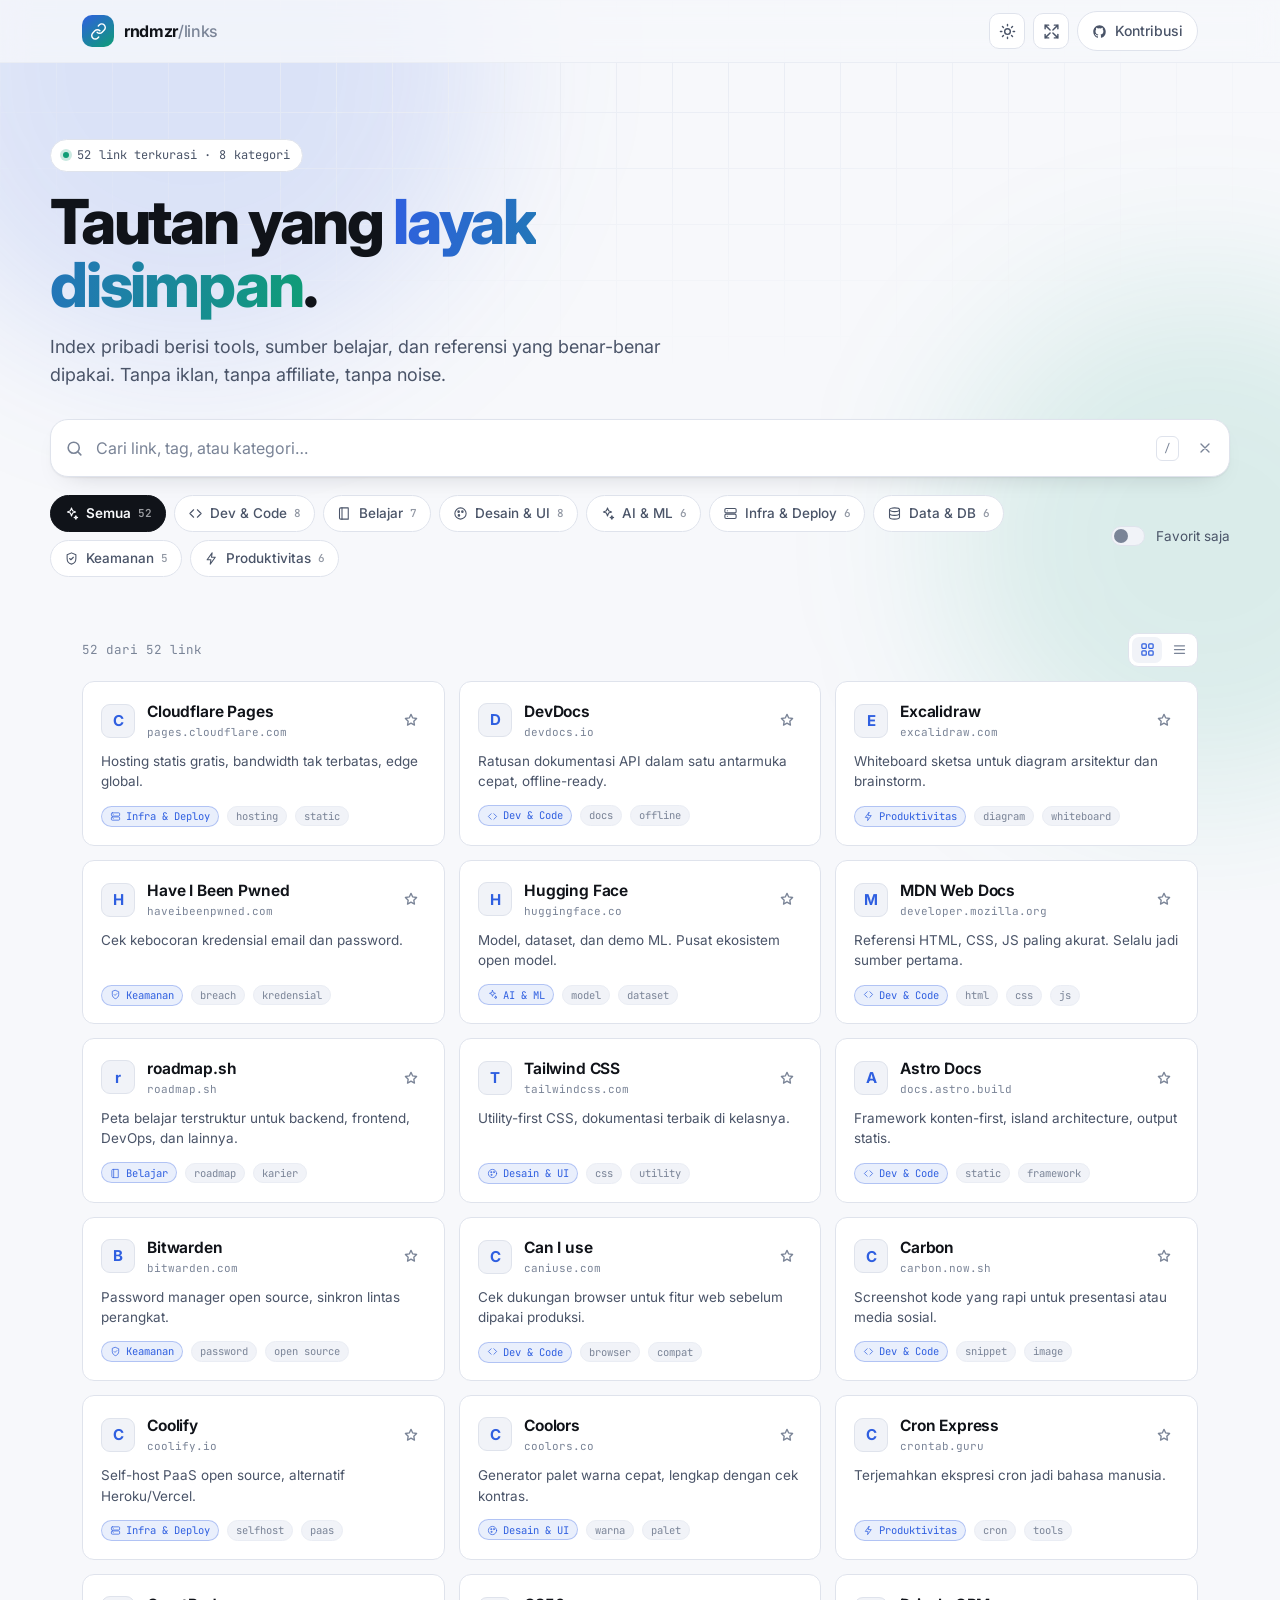
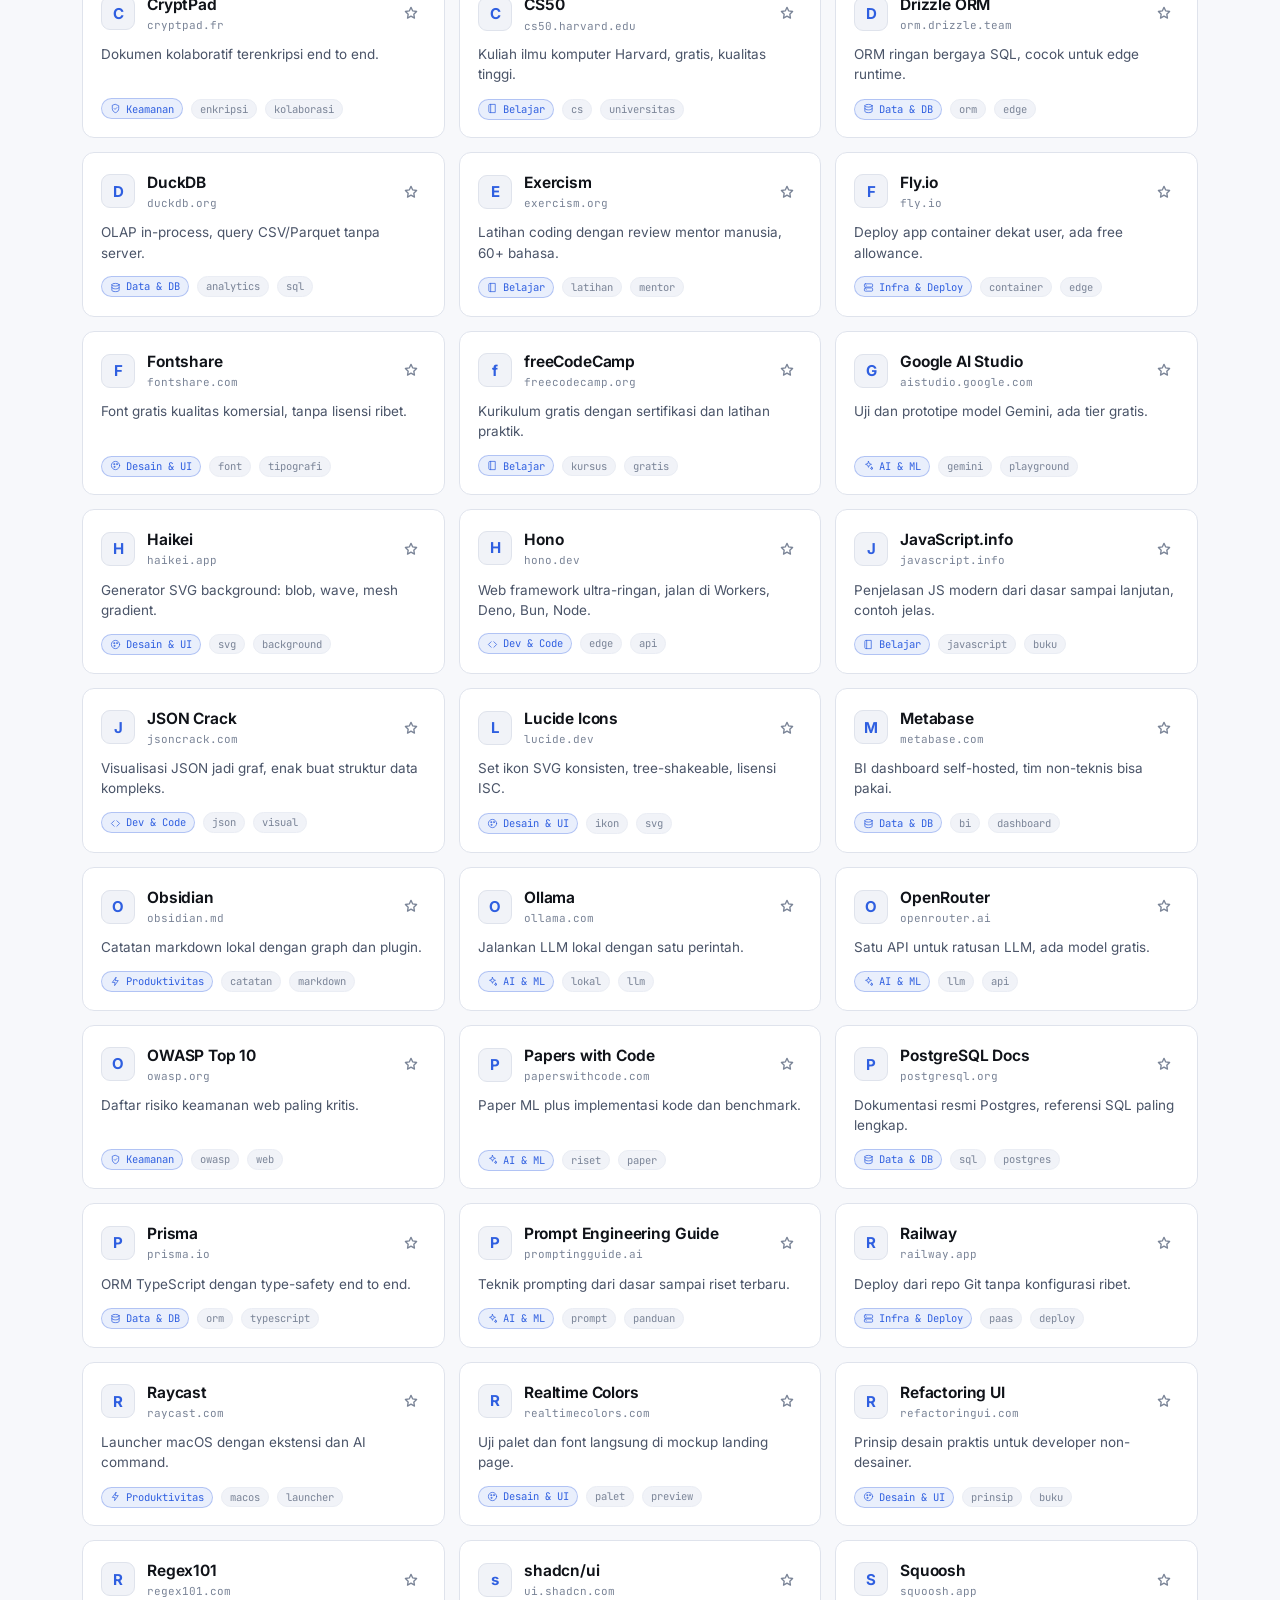
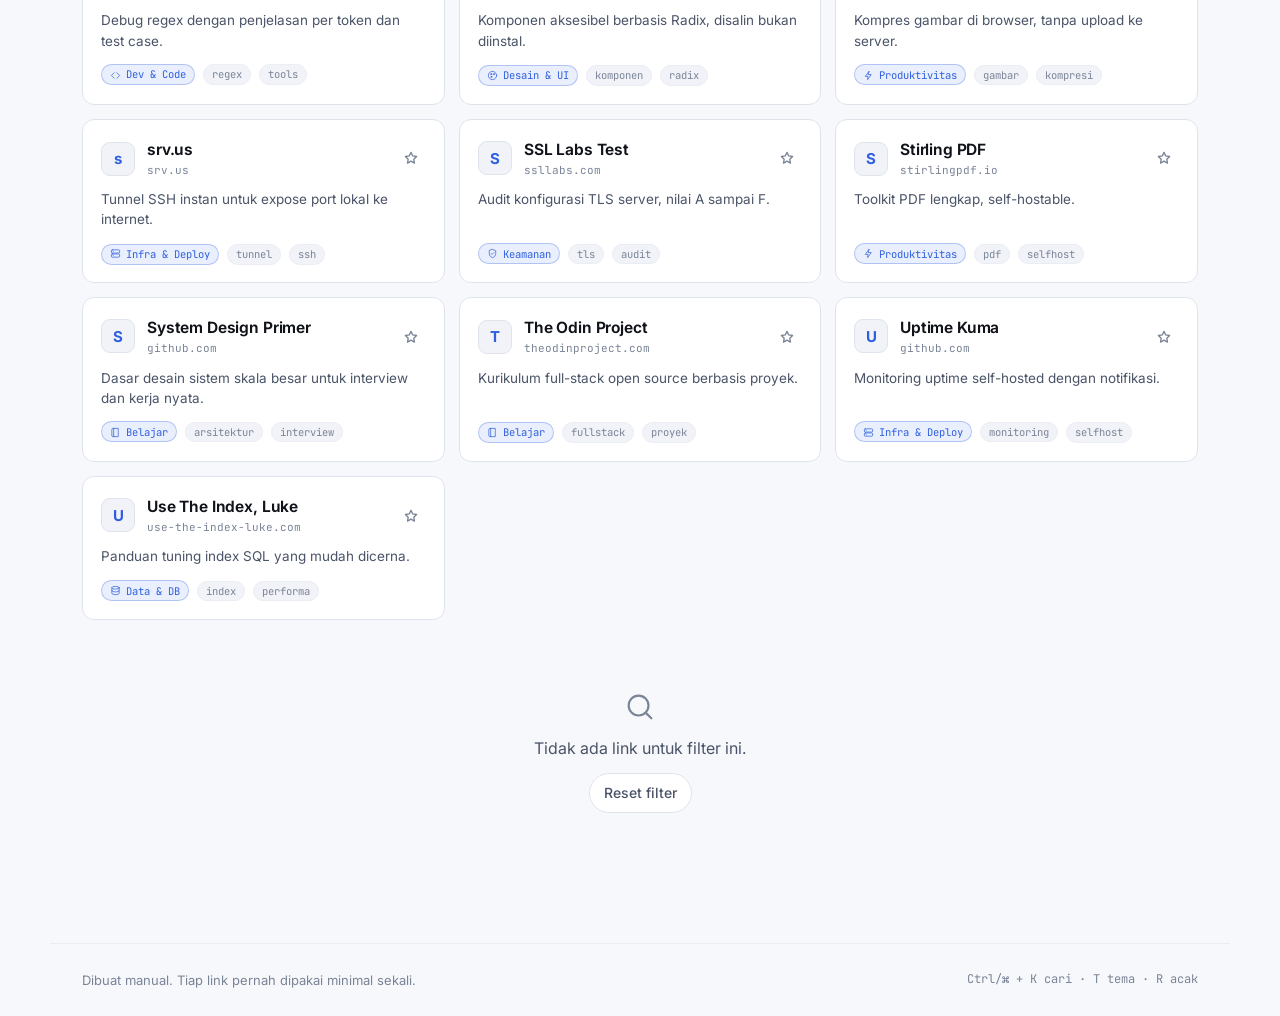
==== index.html @ b72b23a3 "rndmzr/links: static index link, deploy Cloudflare Pages ready" ====
<!DOCTYPE html>
<html lang="id" data-theme="dark">
<head>
<meta charset="utf-8">
<meta name="viewport" content="width=device-width, initial-scale=1">
<title>rndmzr — index link bermanfaat</title>
<meta name="description" content="Kumpulan link berguna untuk developer: tools, belajar, desain, AI, infra, data, keamanan, produktivitas.">
<meta name="color-scheme" content="dark light">
<meta name="theme-color" content="#08090c">
<link rel="icon" href="data:image/svg+xml,<svg xmlns='http://www.w3.org/2000/svg' viewBox='0 0 100 100'><text y='.9em' font-size='90'>🔗</text></svg>">
<link rel="preconnect" href="https://fonts.googleapis.com">
<link rel="preconnect" href="https://fonts.gstatic.com" crossorigin>
<link href="https://fonts.googleapis.com/css2?family=Inter:wght@400;500;600;700;800&family=JetBrains+Mono:wght@400;500&display=swap" rel="stylesheet">
<link rel="stylesheet" href="assets/style.css">
</head>
<body>
<a class="skip" href="#grid">Lewati ke daftar link</a>

<div class="bg" aria-hidden="true"><span class="glow g1"></span><span class="glow g2"></span><span class="grid-lines"></span></div>

<header class="topbar">
  <div class="wrap topbar-inner">
    <a class="brand" href="./">
      <span class="brand-mark" aria-hidden="true"><svg viewBox="0 0 24 24" fill="none" stroke="currentColor" stroke-width="2" stroke-linecap="round"><path d="M10 13a5 5 0 0 0 7.1 0l3-3a5 5 0 0 0-7.1-7.1L11.7 4.2"/><path d="M14 11a5 5 0 0 0-7.1 0l-3 3a5 5 0 0 0 7.1 7.1l1.3-1.3"/></svg></span>
      <span class="brand-text">rndmzr<em>/links</em></span>
    </a>
    <div class="topbar-actions">
      <button id="themeBtn" class="icon-btn" type="button" aria-label="Ganti tema" title="Ganti tema (T)">
        <svg class="ico-sun" viewBox="0 0 24 24" fill="none" stroke="currentColor" stroke-width="2" stroke-linecap="round"><circle cx="12" cy="12" r="4"/><path d="M12 2v2M12 20v2M4.9 4.9l1.4 1.4M17.7 17.7l1.4 1.4M2 12h2M20 12h2M4.9 19.1l1.4-1.4M17.7 6.3l1.4-1.4"/></svg>
        <svg class="ico-moon" viewBox="0 0 24 24" fill="none" stroke="currentColor" stroke-width="2" stroke-linecap="round"><path d="M21 12.8A9 9 0 1 1 11.2 3a7 7 0 0 0 9.8 9.8z"/></svg>
      </button>
      <button id="randomBtn" class="icon-btn" type="button" aria-label="Link acak" title="Link acak (R)">
        <svg viewBox="0 0 24 24" fill="none" stroke="currentColor" stroke-width="2" stroke-linecap="round"><path d="M16 3h5v5M21 3l-7 7M8 21H3v-5M3 21l7-7M21 16v5h-5M14 14l7 7M3 8V3h5M10 10 3 3"/></svg>
      </button>
      <a class="btn-outline" href="https://github.com/" target="_blank" rel="noopener noreferrer">
        <svg viewBox="0 0 24 24" fill="currentColor" aria-hidden="true"><path d="M12 2C6.5 2 2 6.6 2 12.2c0 4.5 2.9 8.3 6.8 9.7.5.1.7-.2.7-.5v-1.8c-2.8.6-3.4-1.4-3.4-1.4-.5-1.2-1.1-1.5-1.1-1.5-.9-.6.1-.6.1-.6 1 .1 1.5 1 1.5 1 .9 1.6 2.4 1.1 3 .9.1-.7.4-1.1.6-1.4-2.2-.3-4.6-1.1-4.6-5 0-1.1.4-2 1-2.7-.1-.3-.4-1.3.1-2.7 0 0 .8-.3 2.7 1a9.3 9.3 0 0 1 5 0c1.9-1.3 2.7-1 2.7-1 .5 1.4.2 2.4.1 2.7.6.7 1 1.6 1 2.7 0 3.9-2.3 4.7-4.6 5 .4.3.7 1 .7 2v2.9c0 .3.2.6.7.5A10.3 10.3 0 0 0 22 12.2C22 6.6 17.5 2 12 2z"/></svg>
        <span>Kontribusi</span>
      </a>
    </div>
  </div>
</header>

<main>
  <section class="hero wrap">
    <p class="eyebrow"><span class="dot"></span><span id="totalCount">0</span> link terkurasi · <span id="catCount">0</span> kategori</p>
    <h1>Tautan yang <span class="grad">layak disimpan</span>.</h1>
    <p class="lede">Index pribadi berisi tools, sumber belajar, dan referensi yang benar-benar dipakai. Tanpa iklan, tanpa affiliate, tanpa noise.</p>

    <div class="search">
      <svg class="search-ico" viewBox="0 0 24 24" fill="none" stroke="currentColor" stroke-width="2" stroke-linecap="round" aria-hidden="true"><circle cx="11" cy="11" r="7"/><path d="m20 20-3.5-3.5"/></svg>
      <input id="q" type="search" placeholder="Cari link, tag, atau kategori…" autocomplete="off" spellcheck="false" aria-label="Cari link" aria-controls="grid">
      <kbd class="hint-key">/</kbd>
      <button id="clearBtn" class="clear-btn" type="button" aria-label="Bersihkan pencarian" hidden>
        <svg viewBox="0 0 24 24" fill="none" stroke="currentColor" stroke-width="2" stroke-linecap="round"><path d="M18 6 6 18M6 6l12 12"/></svg>
      </button>
    </div>

    <div class="filters" role="group" aria-label="Filter kategori">
      <div id="chips" class="chips"></div>
      <label class="toggle"><input id="favOnly" type="checkbox"><span>Favorit saja</span></label>
    </div>
  </section>

  <section class="wrap">
    <div class="result-bar">
      <h2 id="resultLabel" class="sr-only">Hasil</h2>
      <p id="status" class="status" role="status" aria-live="polite"></p>
      <div class="view-toggle" role="group" aria-label="Tata letak">
        <button data-view="grid" class="active" type="button" aria-label="Tampilan grid"><svg viewBox="0 0 24 24" fill="none" stroke="currentColor" stroke-width="2"><rect x="3" y="3" width="7" height="7" rx="1.5"/><rect x="14" y="3" width="7" height="7" rx="1.5"/><rect x="3" y="14" width="7" height="7" rx="1.5"/><rect x="14" y="14" width="7" height="7" rx="1.5"/></svg></button>
        <button data-view="list" type="button" aria-label="Tampilan list"><svg viewBox="0 0 24 24" fill="none" stroke="currentColor" stroke-width="2" stroke-linecap="round"><path d="M4 6h16M4 12h16M4 18h16"/></svg></button>
      </div>
    </div>

    <ul id="grid" class="grid" data-view="grid"></ul>

    <div id="empty" class="empty" hidden>
      <svg viewBox="0 0 24 24" fill="none" stroke="currentColor" stroke-width="1.5" stroke-linecap="round" aria-hidden="true"><circle cx="11" cy="11" r="7"/><path d="m20 20-3.5-3.5"/></svg>
      <p></p>
      <button id="resetBtn" class="btn-outline" type="button">Reset filter</button>
    </div>
  </section>
</main>

<footer class="wrap footer">
  <p>Dibuat manual. Tiap link pernah dipakai minimal sekali.</p>
  <p class="mono">Ctrl/⌘ + K cari · T tema · R acak</p>
</footer>

<div id="toast" class="toast" role="status" aria-live="polite"></div>

<script type="module" src="assets/app.js"></script>
</body>
</html>
---- assets/style.css ----
/* ---- tokens ---- */
:root {
  --font-sans: Inter, ui-sans-serif, system-ui, -apple-system, sans-serif;
  --font-mono: "JetBrains Mono", ui-monospace, SFMono-Regular, Menlo, monospace;
  --r-sm: 8px; --r-md: 12px; --r-lg: 18px; --r-full: 999px;
  --ease: cubic-bezier(.22,1,.36,1);
  --dur: 180ms;
  --wrap: 1180px;
}
[data-theme="dark"] {
  color-scheme: dark;
  --bg: #08090c;
  --surface: #101218;
  --surface-2: #171a22;
  --line: #232733;
  --line-soft: #1b1f29;
  --fg: #f2f4f8;
  --fg-soft: #a4adc0;
  --fg-dim: #6f7891;
  --accent: #5b8cff;
  --accent-2: #22d3a7;
  --accent-fg: #05070d;
  --warn: #f5b544;
  --shadow: 0 1px 0 rgb(255 255 255 / .03) inset, 0 12px 32px -14px rgb(0 0 0 / .8);
  --glow-a: rgb(91 140 255 / .22);
  --glow-b: rgb(34 211 167 / .16);
}
[data-theme="light"] {
  color-scheme: light;
  --bg: #f7f8fb;
  --surface: #ffffff;
  --surface-2: #f1f3f8;
  --line: #dfe3ec;
  --line-soft: #eaedf4;
  --fg: #101319;
  --fg-soft: #4a5468;
  --fg-dim: #7a8497;
  --accent: #2f5fe0;
  --accent-2: #0f9d76;
  --accent-fg: #ffffff;
  --warn: #a96a06;
  --shadow: 0 1px 2px rgb(16 19 25 / .06), 0 10px 28px -18px rgb(16 19 25 / .28);
  --glow-a: rgb(47 95 224 / .14);
  --glow-b: rgb(15 157 118 / .12);
}

*, *::before, *::after { box-sizing: border-box; }
html { scroll-behavior: smooth; }
body {
  margin: 0; background: var(--bg); color: var(--fg);
  font: 400 16px/1.55 var(--font-sans);
  -webkit-font-smoothing: antialiased;
  overflow-x: hidden;
}
h1, h2, p { margin: 0; }
a { color: inherit; text-decoration: none; }
button, input { font: inherit; color: inherit; }
:focus-visible { outline: 2px solid var(--accent); outline-offset: 2px; border-radius: 4px; }
.sr-only, .skip:not(:focus) {
  position: absolute; width: 1px; height: 1px; overflow: hidden; clip-path: inset(50%); white-space: nowrap;
}
.skip:focus {
  position: fixed; z-index: 100; top: 12px; left: 12px; padding: 10px 16px;
  background: var(--accent); color: var(--accent-fg); border-radius: var(--r-sm);
}
.wrap { width: 100%; max-width: var(--wrap); margin-inline: auto; padding-inline: clamp(16px, 4vw, 32px); }
.mono { font-family: var(--font-mono); font-size: 12px; }

/* ---- background ---- */
.bg { position: fixed; inset: 0; z-index: -1; overflow: hidden; pointer-events: none; }
.glow { position: absolute; border-radius: 50%; filter: blur(80px); }
.g1 { width: 46vw; height: 46vw; top: -18vw; left: -8vw; background: var(--glow-a); }
.g2 { width: 40vw; height: 40vw; top: 22vw; right: -14vw; background: var(--glow-b); }
.grid-lines {
  position: absolute; inset: 0;
  background-image: linear-gradient(var(--line-soft) 1px, transparent 1px), linear-gradient(90deg, var(--line-soft) 1px, transparent 1px);
  background-size: 56px 56px;
  mask-image: radial-gradient(ellipse 80% 55% at 50% 0%, #000 20%, transparent 75%);
}

/* ---- topbar ---- */
.topbar {
  position: sticky; top: 0; z-index: 20;
  backdrop-filter: blur(14px);
  background: color-mix(in oklab, var(--bg) 78%, transparent);
  border-bottom: 1px solid var(--line-soft);
}
.topbar-inner { display: flex; align-items: center; justify-content: space-between; gap: 12px; height: 62px; }
.brand { display: flex; align-items: center; gap: 10px; font-weight: 700; letter-spacing: -.02em; }
.brand-mark {
  display: grid; place-items: center; width: 32px; height: 32px; border-radius: 10px;
  background: linear-gradient(145deg, var(--accent), var(--accent-2)); color: var(--accent-fg);
}
.brand-mark svg { width: 17px; height: 17px; }
.brand-text em { font-style: normal; color: var(--fg-dim); font-weight: 500; }
.topbar-actions { display: flex; align-items: center; gap: 8px; }
.icon-btn {
  display: grid; place-items: center; width: 36px; height: 36px; cursor: pointer;
  background: var(--surface); border: 1px solid var(--line); border-radius: 10px;
  color: var(--fg-soft); transition: color var(--dur), border-color var(--dur), transform var(--dur) var(--ease);
}
.icon-btn svg { width: 17px; height: 17px; }
.icon-btn:hover { color: var(--fg); border-color: var(--accent); transform: translateY(-1px); }
[data-theme="dark"] .ico-sun, [data-theme="light"] .ico-moon { display: none; }
.btn-outline {
  display: inline-flex; align-items: center; gap: 8px; padding: 8px 14px; cursor: pointer;
  background: var(--surface); border: 1px solid var(--line); border-radius: var(--r-full);
  font-size: 14px; font-weight: 500; color: var(--fg-soft);
  transition: color var(--dur), border-color var(--dur), transform var(--dur) var(--ease);
}
.btn-outline svg { width: 15px; height: 15px; }
.btn-outline:hover { color: var(--fg); border-color: var(--accent); transform: translateY(-1px); }
@media (max-width: 560px) { .btn-outline span { display: none; } }

/* ---- hero ---- */
.hero { padding: clamp(40px, 7vw, 76px) 0 26px; }
.eyebrow {
  display: inline-flex; align-items: center; gap: 8px; margin-bottom: 18px;
  padding: 6px 12px; border: 1px solid var(--line); border-radius: var(--r-full);
  background: var(--surface); font-family: var(--font-mono); font-size: 12px; color: var(--fg-soft);
}
.dot { width: 6px; height: 6px; border-radius: 50%; background: var(--accent-2); box-shadow: 0 0 0 3px color-mix(in oklab, var(--accent-2) 22%, transparent); }
h1 { font-size: clamp(34px, 6.2vw, 62px); line-height: 1.03; letter-spacing: -.035em; font-weight: 800; max-width: 16ch; }
.grad { background: linear-gradient(100deg, var(--accent), var(--accent-2)); -webkit-background-clip: text; background-clip: text; color: transparent; }
.lede { margin-top: 16px; max-width: 56ch; font-size: clamp(15px, 1.7vw, 18px); color: var(--fg-soft); }

/* ---- search ---- */
.search {
  position: relative; display: flex; align-items: center; gap: 10px;
  margin-top: 30px; padding: 4px 8px 4px 14px;
  background: var(--surface); border: 1px solid var(--line); border-radius: var(--r-lg);
  box-shadow: var(--shadow);
  transition: border-color var(--dur), box-shadow var(--dur);
}
.search:focus-within { border-color: var(--accent); box-shadow: 0 0 0 4px color-mix(in oklab, var(--accent) 16%, transparent); }
.search-ico { flex: none; width: 19px; height: 19px; color: var(--fg-dim); }
.search input {
  flex: 1; min-width: 0; height: 48px; border: 0; background: none; outline: none; font-size: 16px;
}
.search input::placeholder { color: var(--fg-dim); }
.search input::-webkit-search-cancel-button { display: none; }
.hint-key {
  flex: none; padding: 3px 7px; border: 1px solid var(--line); border-radius: 6px;
  font-family: var(--font-mono); font-size: 11px; color: var(--fg-dim);
}
.search:focus-within .hint-key { opacity: 0; }
.clear-btn {
  display: grid; place-items: center; width: 32px; height: 32px; flex: none; cursor: pointer;
  background: none; border: 0; border-radius: 8px; color: var(--fg-dim);
}
.clear-btn svg { width: 16px; height: 16px; }
.clear-btn:hover { color: var(--fg); background: var(--surface-2); }

/* ---- filters ---- */
.filters { display: flex; align-items: center; gap: 14px; flex-wrap: wrap; margin-top: 18px; }
.chips { display: flex; gap: 8px; flex-wrap: wrap; flex: 1; min-width: 0; }
.chip {
  display: inline-flex; align-items: center; gap: 7px; padding: 7px 13px; cursor: pointer;
  background: var(--surface); border: 1px solid var(--line); border-radius: var(--r-full);
  font-size: 13.5px; font-weight: 500; color: var(--fg-soft); white-space: nowrap;
  transition: color var(--dur), border-color var(--dur), background var(--dur), transform var(--dur) var(--ease);
}
.chip svg { width: 15px; height: 15px; }
.chip:hover { color: var(--fg); border-color: var(--fg-dim); transform: translateY(-1px); }
.chip[aria-pressed="true"] {
  background: var(--fg); border-color: var(--fg); color: var(--bg); font-weight: 600;
}
.chip .n { font-family: var(--font-mono); font-size: 11px; opacity: .6; }
.toggle { display: inline-flex; align-items: center; gap: 8px; font-size: 13.5px; color: var(--fg-soft); cursor: pointer; user-select: none; }
.toggle input { appearance: none; width: 34px; height: 20px; border-radius: var(--r-full); background: var(--surface-2); border: 1px solid var(--line); position: relative; cursor: pointer; transition: background var(--dur), border-color var(--dur); }
.toggle input::after { content: ""; position: absolute; top: 2px; left: 2px; width: 14px; height: 14px; border-radius: 50%; background: var(--fg-dim); transition: transform var(--dur) var(--ease), background var(--dur); }
.toggle input:checked { background: color-mix(in oklab, var(--accent) 24%, transparent); border-color: var(--accent); }
.toggle input:checked::after { transform: translateX(14px); background: var(--accent); }
.toggle:hover { color: var(--fg); }

/* ---- result bar ---- */
.result-bar { display: flex; align-items: center; justify-content: space-between; gap: 12px; padding: 30px 0 14px; }
.status { font-family: var(--font-mono); font-size: 12.5px; color: var(--fg-dim); }
.view-toggle { display: flex; gap: 2px; padding: 3px; background: var(--surface); border: 1px solid var(--line); border-radius: 10px; flex: none; }
.view-toggle button { display: grid; place-items: center; width: 30px; height: 26px; cursor: pointer; background: none; border: 0; border-radius: 7px; color: var(--fg-dim); transition: color var(--dur), background var(--dur); }
.view-toggle button svg { width: 15px; height: 15px; }
.view-toggle button:hover { color: var(--fg); }
.view-toggle button.active { background: var(--surface-2); color: var(--accent); }

/* ---- cards ---- */
.grid { list-style: none; display: grid; gap: 14px; grid-template-columns: repeat(auto-fill, minmax(290px, 1fr)); padding: 0; margin: 0; }
.grid[data-view="list"] { grid-template-columns: 1fr; gap: 8px; }
.card {
  position: relative; display: flex; flex-direction: column; gap: 10px; height: 100%;
  padding: 18px; background: var(--surface); border: 1px solid var(--line); border-radius: var(--r-md);
  transition: transform var(--dur) var(--ease), border-color var(--dur), background var(--dur);
  animation: rise 380ms var(--ease) both;
}
@keyframes rise { from { opacity: 0; transform: translateY(10px); } }
.card:hover { transform: translateY(-3px); border-color: color-mix(in oklab, var(--accent) 55%, var(--line)); background: var(--surface-2); }
.card:focus-within { border-color: var(--accent); }
.card-top { display: flex; align-items: center; gap: 12px; min-width: 0; }
.card-top > span:not(.favicon) { min-width: 0; }
.favicon {
  flex: none; width: 34px; height: 34px; border-radius: 9px; display: grid; place-items: center;
  background: var(--surface-2); border: 1px solid var(--line); overflow: hidden;
}
.favicon img { width: 20px; height: 20px; }
.favicon span { font-weight: 700; font-size: 15px; color: var(--accent); }
.card-title { display: block; font-size: 15.5px; font-weight: 650; letter-spacing: -.01em; }
.host { display: block; font-family: var(--font-mono); font-size: 11px; color: var(--fg-dim); }
.star {
  position: relative; z-index: 1; /* di atas .card-link */
  margin-left: auto; flex: none; width: 30px; height: 30px; display: grid; place-items: center; cursor: pointer;
  background: none; border: 0; border-radius: 8px; color: var(--fg-dim);
  transition: color var(--dur), background var(--dur), transform var(--dur) var(--ease);
}
.star svg { width: 16px; height: 16px; }
.star:hover { color: var(--warn); background: var(--surface-2); transform: scale(1.1); }
.star[aria-pressed="true"] { color: var(--warn); }
.card-link { position: absolute; inset: 0; border-radius: var(--r-md); }
.card-desc { font-size: 13.5px; line-height: 1.5; color: var(--fg-soft); }
.card-foot { display: flex; align-items: center; gap: 8px; flex-wrap: wrap; margin-top: auto; padding-top: 4px; }
.tag { display: inline-flex; align-items: center; gap: 5px; font-family: var(--font-mono); font-size: 10.5px; line-height: 1; color: var(--fg-dim); background: var(--surface-2); border: 1px solid var(--line-soft); border-radius: var(--r-full); padding: 4px 8px; }
.cat-tag { color: var(--accent); border-color: color-mix(in oklab, var(--accent) 30%, transparent); background: color-mix(in oklab, var(--accent) 10%, transparent); }
.tag svg { width: 11px; height: 11px; flex: none; }
.arrow { margin-left: auto; color: var(--fg-dim); opacity: 0; transition: opacity var(--dur), transform var(--dur) var(--ease); }
.arrow svg { width: 15px; height: 15px; display: block; }
.card:hover .arrow { opacity: 1; transform: translate(2px, -2px); }
mark { background: color-mix(in oklab, var(--warn) 40%, transparent); color: inherit; border-radius: 3px; padding: 0 2px; }

.grid[data-view="list"] .card { flex-direction: row; align-items: center; gap: 14px; padding: 12px 16px; }
.grid[data-view="list"] .card-desc, .grid[data-view="list"] .card-foot .tag:not(.cat-tag) { display: none; }
.grid[data-view="list"] .card-foot { padding: 0; }
.grid[data-view="list"] .card-top { flex: 1; min-width: 0; }
.grid[data-view="list"] .card-title { white-space: nowrap; overflow: hidden; text-overflow: ellipsis; }
.grid[data-view="list"] .card-desc { display: block; flex: 1.6; font-size: 13px; white-space: nowrap; overflow: hidden; text-overflow: ellipsis; }
.grid[data-view="list"] .favicon { width: 28px; height: 28px; border-radius: 8px; }
.grid[data-view="list"] .favicon img { width: 17px; height: 17px; }
@media (max-width: 720px) {
  .grid[data-view="list"] .card { flex-wrap: wrap; }
  .grid[data-view="list"] .card-desc { display: none; }
}

/* ---- empty / footer / toast ---- */
.empty { display: grid; justify-items: center; gap: 12px; padding: 70px 20px; text-align: center; color: var(--fg-soft); }
.empty svg { width: 34px; height: 34px; color: var(--fg-dim); }
.empty strong { color: var(--fg); }
.footer { display: flex; justify-content: space-between; gap: 12px; flex-wrap: wrap; margin-top: 60px; padding-block: 26px; border-top: 1px solid var(--line-soft); font-size: 13px; color: var(--fg-dim); }
.toast {
  position: fixed; left: 50%; bottom: 26px; z-index: 40; translate: -50% 20px;
  padding: 10px 16px; border-radius: var(--r-full); background: var(--fg); color: var(--bg);
  font-size: 13px; font-weight: 500; opacity: 0; pointer-events: none;
  transition: opacity var(--dur), translate var(--dur) var(--ease);
}
.toast.on { opacity: 1; translate: -50% 0; }

@media (prefers-reduced-motion: reduce) {
  *, *::before, *::after { animation-duration: .01ms !important; transition-duration: .01ms !important; scroll-behavior: auto !important; }
}
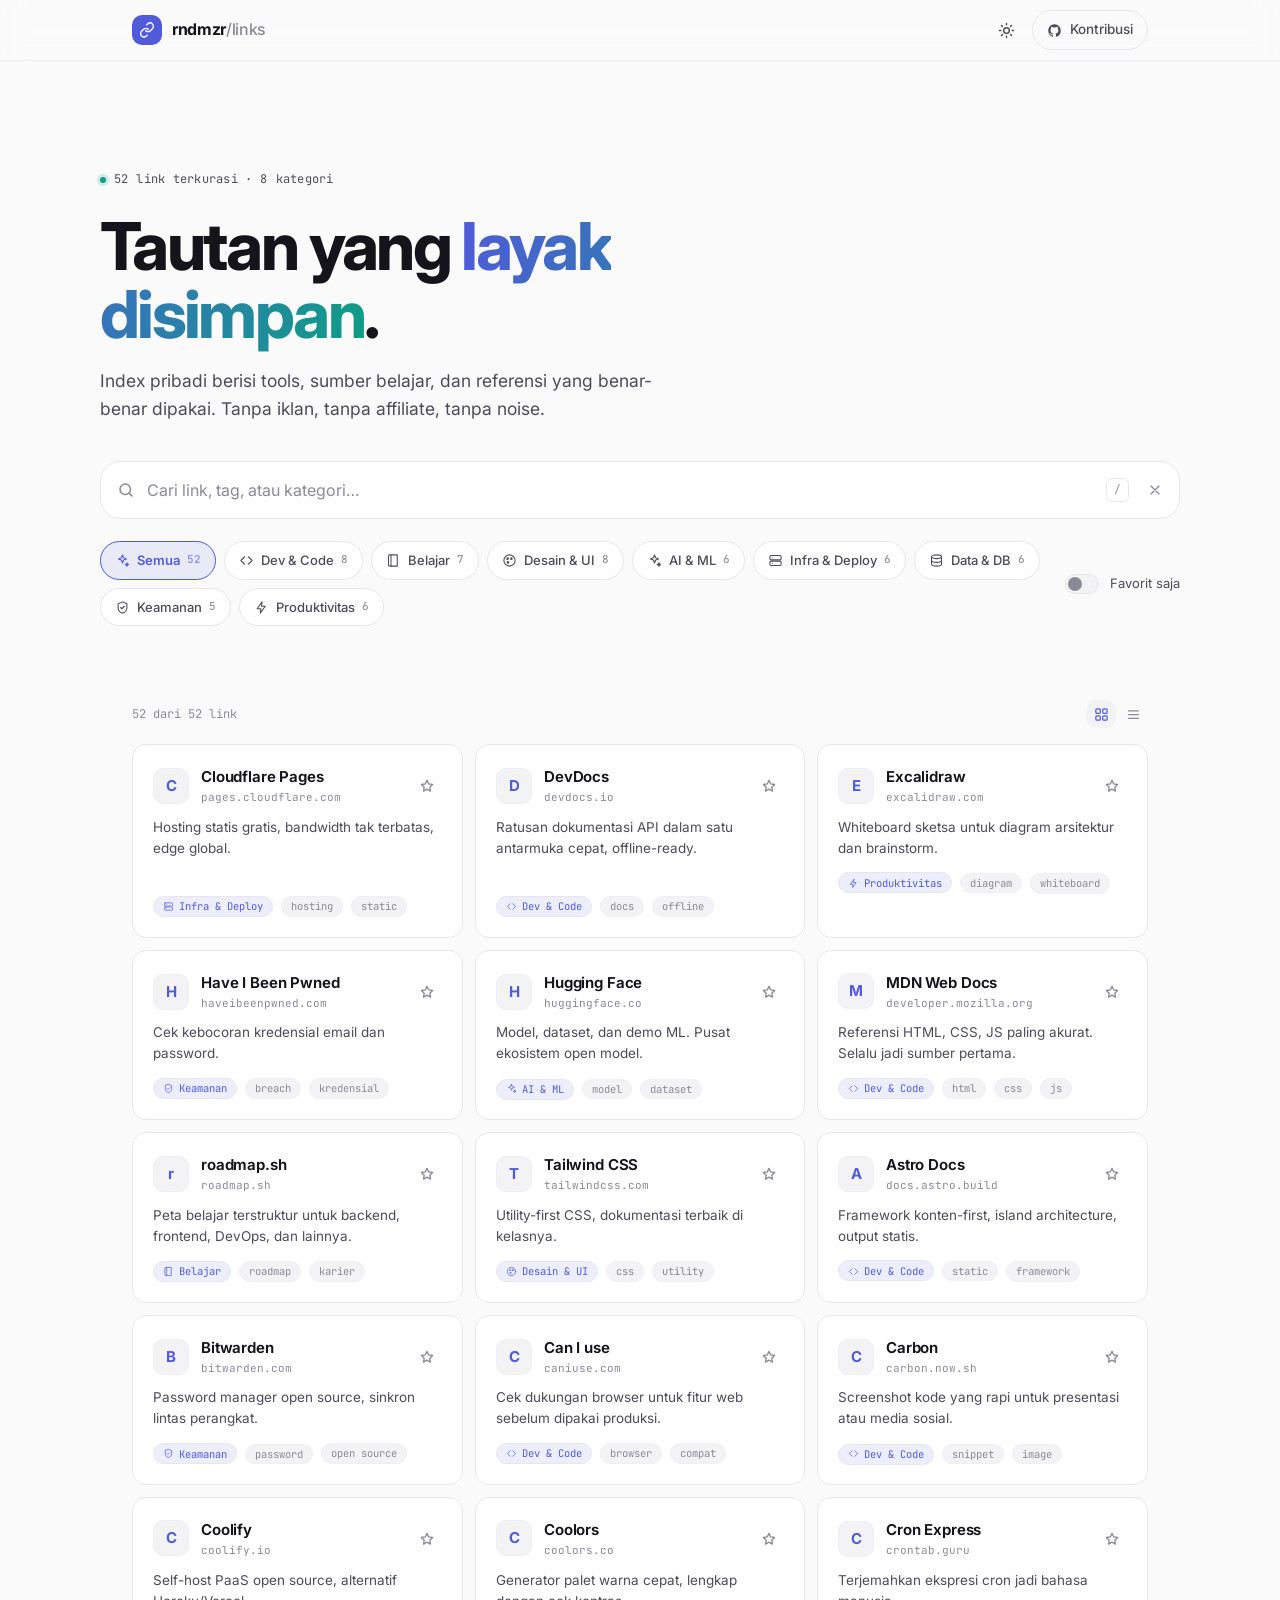
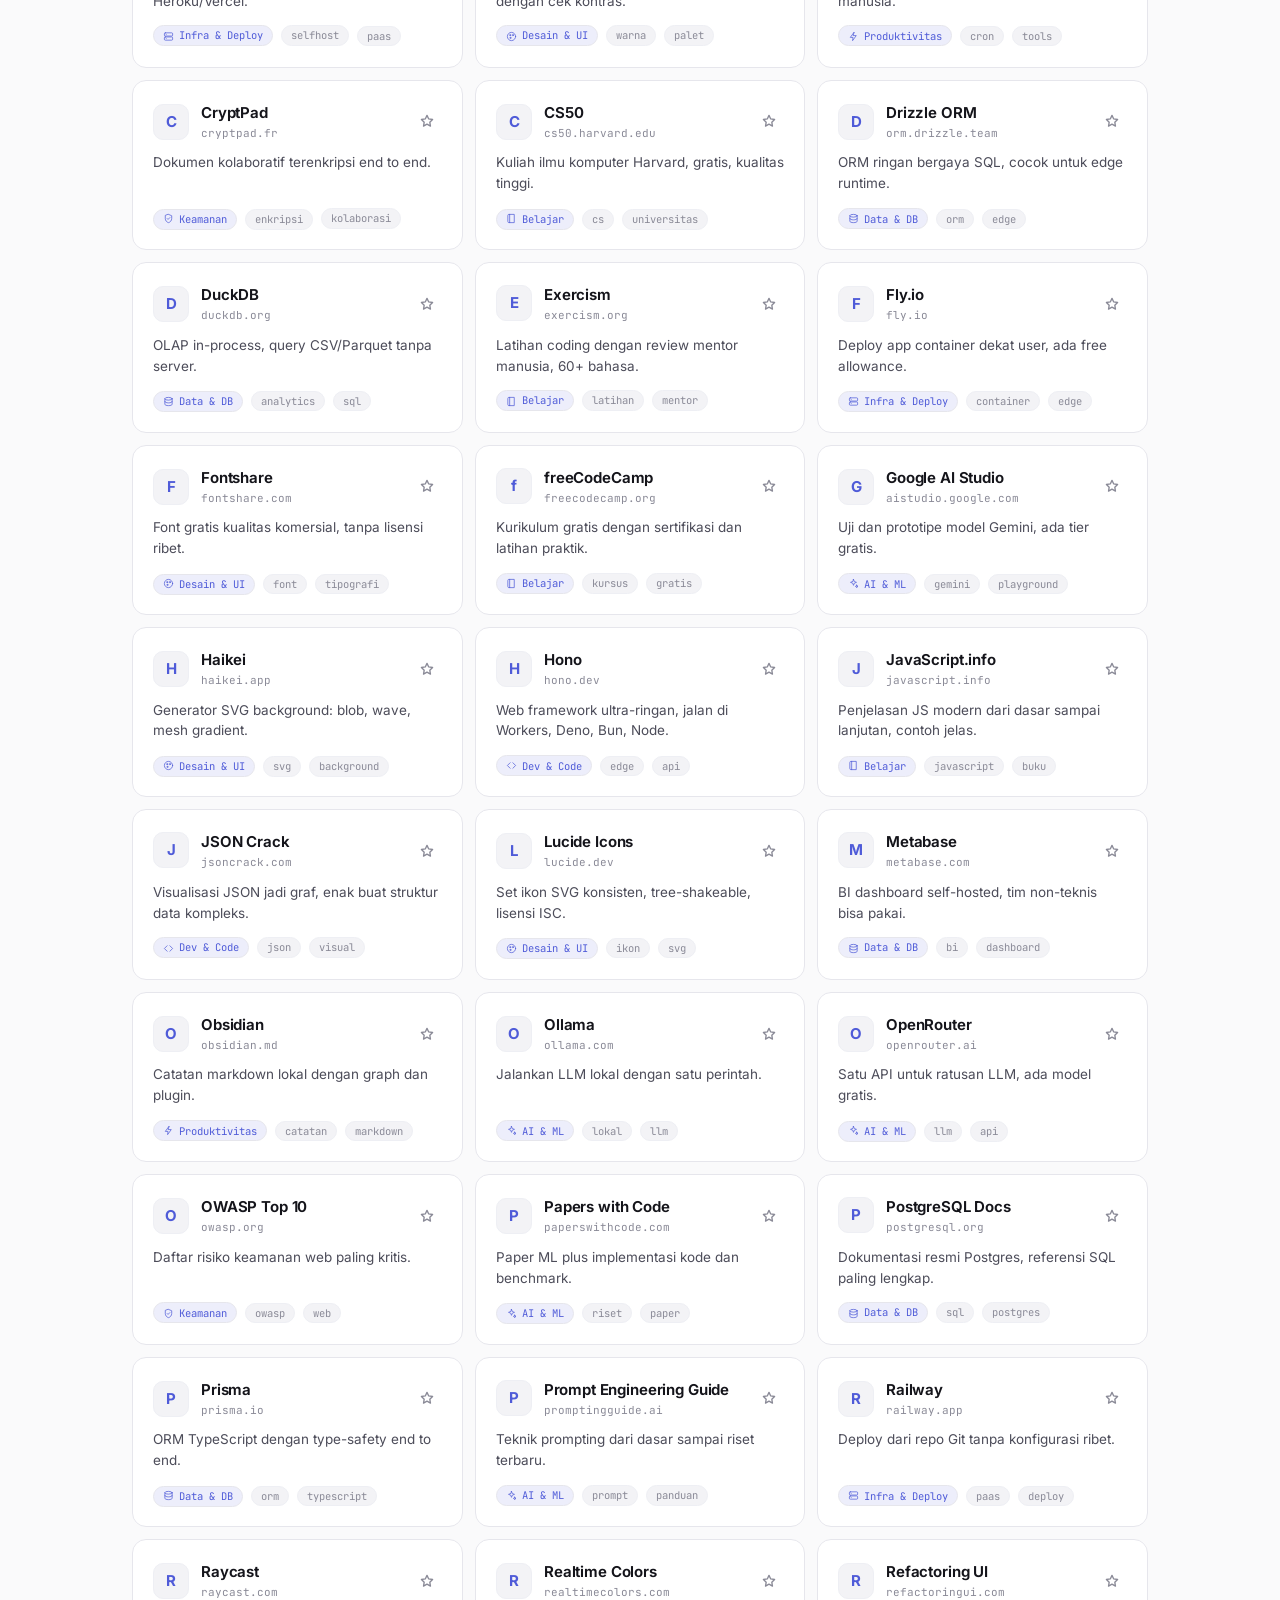
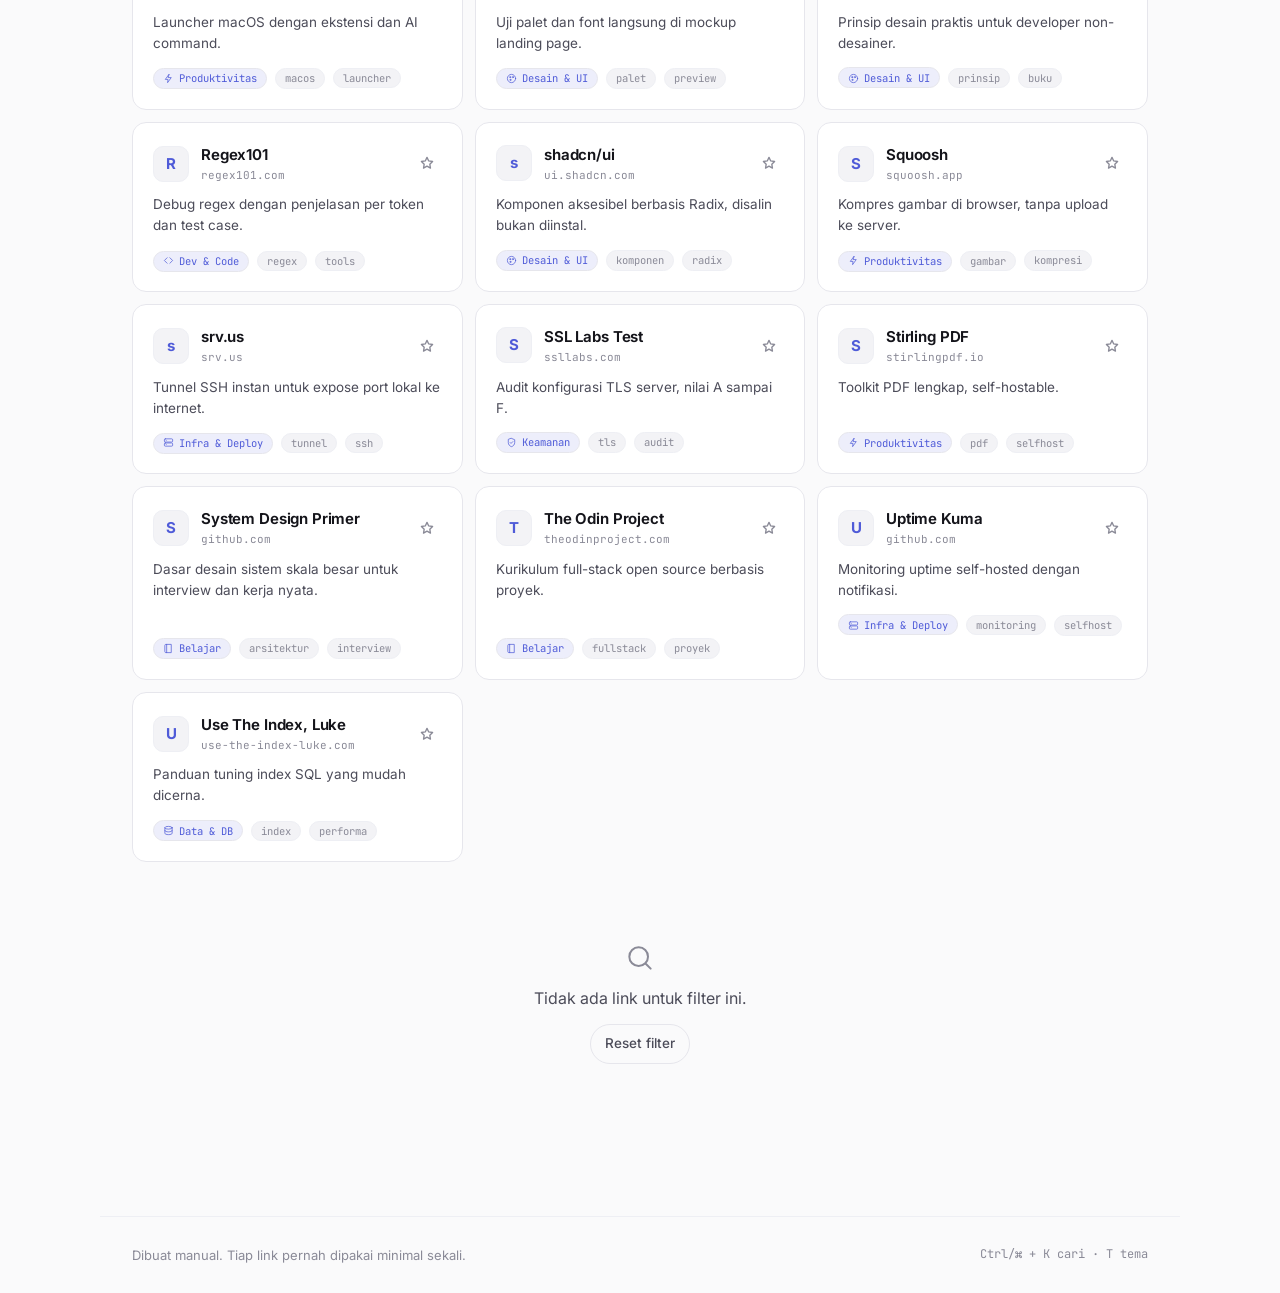
==== commit 521ed8b2: "Hapus fitur link acak: tombol, handler, shortcut R" ====
--- a/index.html
+++ b/index.html
@@ -28,9 +28,6 @@
       <button id="themeBtn" class="icon-btn" type="button" aria-label="Ganti tema" title="Ganti tema (T)">
         <svg class="ico-sun" viewBox="0 0 24 24" fill="none" stroke="currentColor" stroke-width="2" stroke-linecap="round"><circle cx="12" cy="12" r="4"/><path d="M12 2v2M12 20v2M4.9 4.9l1.4 1.4M17.7 17.7l1.4 1.4M2 12h2M20 12h2M4.9 19.1l1.4-1.4M17.7 6.3l1.4-1.4"/></svg>
         <svg class="ico-moon" viewBox="0 0 24 24" fill="none" stroke="currentColor" stroke-width="2" stroke-linecap="round"><path d="M21 12.8A9 9 0 1 1 11.2 3a7 7 0 0 0 9.8 9.8z"/></svg>
-      </button>
-      <button id="randomBtn" class="icon-btn" type="button" aria-label="Link acak" title="Link acak (R)">
-        <svg viewBox="0 0 24 24" fill="none" stroke="currentColor" stroke-width="2" stroke-linecap="round"><path d="M16 3h5v5M21 3l-7 7M8 21H3v-5M3 21l7-7M21 16v5h-5M14 14l7 7M3 8V3h5M10 10 3 3"/></svg>
       </button>
       <a class="btn-outline" href="https://github.com/" target="_blank" rel="noopener noreferrer">
         <svg viewBox="0 0 24 24" fill="currentColor" aria-hidden="true"><path d="M12 2C6.5 2 2 6.6 2 12.2c0 4.5 2.9 8.3 6.8 9.7.5.1.7-.2.7-.5v-1.8c-2.8.6-3.4-1.4-3.4-1.4-.5-1.2-1.1-1.5-1.1-1.5-.9-.6.1-.6.1-.6 1 .1 1.5 1 1.5 1 .9 1.6 2.4 1.1 3 .9.1-.7.4-1.1.6-1.4-2.2-.3-4.6-1.1-4.6-5 0-1.1.4-2 1-2.7-.1-.3-.4-1.3.1-2.7 0 0 .8-.3 2.7 1a9.3 9.3 0 0 1 5 0c1.9-1.3 2.7-1 2.7-1 .5 1.4.2 2.4.1 2.7.6.7 1 1.6 1 2.7 0 3.9-2.3 4.7-4.6 5 .4.3.7 1 .7 2v2.9c0 .3.2.6.7.5A10.3 10.3 0 0 0 22 12.2C22 6.6 17.5 2 12 2z"/></svg>
@@ -83,7 +80,7 @@
 
 <footer class="wrap footer">
   <p>Dibuat manual. Tiap link pernah dipakai minimal sekali.</p>
-  <p class="mono">Ctrl/⌘ + K cari · T tema · R acak</p>
+  <p class="mono">Ctrl/⌘ + K cari · T tema</p>
 </footer>
 
 <div id="toast" class="toast" role="status" aria-live="polite"></div>
--- a/assets/style.css
+++ b/assets/style.css
@@ -1,61 +1,64 @@
-/* ---- tokens ---- */
+/* ============================================================
+   rndmzr — minimal aesthetic
+   flat surfaces, one calm accent, generous whitespace
+   ============================================================ */
 :root {
-  --font-sans: Inter, ui-sans-serif, system-ui, -apple-system, sans-serif;
+  --font-sans: "Inter", ui-sans-serif, system-ui, -apple-system, sans-serif;
   --font-mono: "JetBrains Mono", ui-monospace, SFMono-Regular, Menlo, monospace;
-  --r-sm: 8px; --r-md: 12px; --r-lg: 18px; --r-full: 999px;
-  --ease: cubic-bezier(.22,1,.36,1);
-  --dur: 180ms;
-  --wrap: 1180px;
-}
+  --r-sm: 10px; --r-md: 14px; --r-lg: 20px; --r-full: 999px;
+  --ease: cubic-bezier(.25, 1, .5, 1);
+  --dur: 200ms;
+  --wrap: 1080px;
+}
+
 [data-theme="dark"] {
   color-scheme: dark;
-  --bg: #08090c;
-  --surface: #101218;
-  --surface-2: #171a22;
-  --line: #232733;
-  --line-soft: #1b1f29;
-  --fg: #f2f4f8;
-  --fg-soft: #a4adc0;
-  --fg-dim: #6f7891;
-  --accent: #5b8cff;
-  --accent-2: #22d3a7;
-  --accent-fg: #05070d;
-  --warn: #f5b544;
-  --shadow: 0 1px 0 rgb(255 255 255 / .03) inset, 0 12px 32px -14px rgb(0 0 0 / .8);
-  --glow-a: rgb(91 140 255 / .22);
-  --glow-b: rgb(34 211 167 / .16);
-}
+  --bg: #0a0a0d;
+  --surface: #141419;
+  --surface-2: #1b1b22;
+  --line: #24242d;
+  --line-soft: #1c1c24;
+  --fg: #f0f0f4;
+  --fg-soft: #a4a4b2;
+  --fg-dim: #72727f;
+  --accent: #8b9bff;
+  --accent-2: #7fd8c0;
+  --accent-fg: #0b0c14;
+  --accent-soft: rgb(139 155 255 / .12);
+  --warn: #e8b45c;
+  --shadow: 0 1px 0 rgb(255 255 255 / .02) inset;
+}
+
 [data-theme="light"] {
   color-scheme: light;
-  --bg: #f7f8fb;
+  --bg: #fafafb;
   --surface: #ffffff;
-  --surface-2: #f1f3f8;
-  --line: #dfe3ec;
-  --line-soft: #eaedf4;
-  --fg: #101319;
-  --fg-soft: #4a5468;
-  --fg-dim: #7a8497;
-  --accent: #2f5fe0;
-  --accent-2: #0f9d76;
+  --surface-2: #f3f3f6;
+  --line: #e6e6ec;
+  --line-soft: #eeeff4;
+  --fg: #14141a;
+  --fg-soft: #4c4c59;
+  --fg-dim: #8a8a97;
+  --accent: #4f5bd8;
+  --accent-2: #0e9d86;
   --accent-fg: #ffffff;
-  --warn: #a96a06;
-  --shadow: 0 1px 2px rgb(16 19 25 / .06), 0 10px 28px -18px rgb(16 19 25 / .28);
-  --glow-a: rgb(47 95 224 / .14);
-  --glow-b: rgb(15 157 118 / .12);
+  --accent-soft: rgb(79 91 216 / .1);
+  --warn: #a06a14;
+  --shadow: 0 1px 2px rgb(20 20 26 / .04);
 }
 
 *, *::before, *::after { box-sizing: border-box; }
 html { scroll-behavior: smooth; }
 body {
   margin: 0; background: var(--bg); color: var(--fg);
-  font: 400 16px/1.55 var(--font-sans);
+  font: 400 16px/1.6 var(--font-sans);
   -webkit-font-smoothing: antialiased;
   overflow-x: hidden;
 }
 h1, h2, p { margin: 0; }
 a { color: inherit; text-decoration: none; }
 button, input { font: inherit; color: inherit; }
-:focus-visible { outline: 2px solid var(--accent); outline-offset: 2px; border-radius: 4px; }
+:focus-visible { outline: 2px solid var(--accent); outline-offset: 2px; border-radius: 6px; }
 .sr-only, .skip:not(:focus) {
   position: absolute; width: 1px; height: 1px; overflow: hidden; clip-path: inset(50%); white-space: nowrap;
 }
@@ -66,163 +69,168 @@
 .wrap { width: 100%; max-width: var(--wrap); margin-inline: auto; padding-inline: clamp(16px, 4vw, 32px); }
 .mono { font-family: var(--font-mono); font-size: 12px; }
 
-/* ---- background ---- */
-.bg { position: fixed; inset: 0; z-index: -1; overflow: hidden; pointer-events: none; }
-.glow { position: absolute; border-radius: 50%; filter: blur(80px); }
-.g1 { width: 46vw; height: 46vw; top: -18vw; left: -8vw; background: var(--glow-a); }
-.g2 { width: 40vw; height: 40vw; top: 22vw; right: -14vw; background: var(--glow-b); }
-.grid-lines {
-  position: absolute; inset: 0;
-  background-image: linear-gradient(var(--line-soft) 1px, transparent 1px), linear-gradient(90deg, var(--line-soft) 1px, transparent 1px);
-  background-size: 56px 56px;
-  mask-image: radial-gradient(ellipse 80% 55% at 50% 0%, #000 20%, transparent 75%);
-}
+/* ---- background : flat, tidak ada glow / grid ---- */
+.bg { display: none; }
 
 /* ---- topbar ---- */
 .topbar {
   position: sticky; top: 0; z-index: 20;
-  backdrop-filter: blur(14px);
-  background: color-mix(in oklab, var(--bg) 78%, transparent);
+  backdrop-filter: blur(12px);
+  background: color-mix(in oklab, var(--bg) 82%, transparent);
   border-bottom: 1px solid var(--line-soft);
 }
-.topbar-inner { display: flex; align-items: center; justify-content: space-between; gap: 12px; height: 62px; }
+.topbar-inner { display: flex; align-items: center; justify-content: space-between; gap: 12px; height: 60px; }
 .brand { display: flex; align-items: center; gap: 10px; font-weight: 700; letter-spacing: -.02em; }
 .brand-mark {
-  display: grid; place-items: center; width: 32px; height: 32px; border-radius: 10px;
-  background: linear-gradient(145deg, var(--accent), var(--accent-2)); color: var(--accent-fg);
-}
-.brand-mark svg { width: 17px; height: 17px; }
+  display: grid; place-items: center; width: 30px; height: 30px; border-radius: var(--r-sm);
+  background: var(--accent); color: var(--accent-fg);
+}
+.brand-mark svg { width: 16px; height: 16px; }
 .brand-text em { font-style: normal; color: var(--fg-dim); font-weight: 500; }
 .topbar-actions { display: flex; align-items: center; gap: 8px; }
 .icon-btn {
   display: grid; place-items: center; width: 36px; height: 36px; cursor: pointer;
-  background: var(--surface); border: 1px solid var(--line); border-radius: 10px;
-  color: var(--fg-soft); transition: color var(--dur), border-color var(--dur), transform var(--dur) var(--ease);
+  background: none; border: 1px solid transparent; border-radius: var(--r-sm);
+  color: var(--fg-soft); transition: color var(--dur), background var(--dur), border-color var(--dur);
 }
 .icon-btn svg { width: 17px; height: 17px; }
-.icon-btn:hover { color: var(--fg); border-color: var(--accent); transform: translateY(-1px); }
+.icon-btn:hover { color: var(--fg); background: var(--surface-2); }
 [data-theme="dark"] .ico-sun, [data-theme="light"] .ico-moon { display: none; }
 .btn-outline {
   display: inline-flex; align-items: center; gap: 8px; padding: 8px 14px; cursor: pointer;
-  background: var(--surface); border: 1px solid var(--line); border-radius: var(--r-full);
-  font-size: 14px; font-weight: 500; color: var(--fg-soft);
-  transition: color var(--dur), border-color var(--dur), transform var(--dur) var(--ease);
+  background: none; border: 1px solid var(--line); border-radius: var(--r-full);
+  font-size: 13.5px; font-weight: 500; color: var(--fg-soft);
+  transition: color var(--dur), border-color var(--dur), background var(--dur);
 }
 .btn-outline svg { width: 15px; height: 15px; }
-.btn-outline:hover { color: var(--fg); border-color: var(--accent); transform: translateY(-1px); }
+.btn-outline:hover { color: var(--fg); border-color: var(--accent); background: var(--surface-2); }
 @media (max-width: 560px) { .btn-outline span { display: none; } }
 
 /* ---- hero ---- */
-.hero { padding: clamp(40px, 7vw, 76px) 0 26px; }
+.hero { padding: clamp(56px, 9vw, 104px) 0 34px; }
 .eyebrow {
-  display: inline-flex; align-items: center; gap: 8px; margin-bottom: 18px;
-  padding: 6px 12px; border: 1px solid var(--line); border-radius: var(--r-full);
-  background: var(--surface); font-family: var(--font-mono); font-size: 12px; color: var(--fg-soft);
-}
-.dot { width: 6px; height: 6px; border-radius: 50%; background: var(--accent-2); box-shadow: 0 0 0 3px color-mix(in oklab, var(--accent-2) 22%, transparent); }
-h1 { font-size: clamp(34px, 6.2vw, 62px); line-height: 1.03; letter-spacing: -.035em; font-weight: 800; max-width: 16ch; }
+  display: inline-flex; align-items: center; gap: 8px; margin-bottom: 22px;
+  font-family: var(--font-mono); font-size: 12px; letter-spacing: .02em; color: var(--fg-soft);
+}
+.dot { width: 6px; height: 6px; border-radius: 50%; background: var(--accent-2); box-shadow: 0 0 0 3px color-mix(in oklab, var(--accent-2) 18%, transparent); }
+h1 {
+  font-size: clamp(36px, 6.6vw, 66px); line-height: 1.04; letter-spacing: -.04em;
+  font-weight: 750; max-width: 15ch;
+}
 .grad { background: linear-gradient(100deg, var(--accent), var(--accent-2)); -webkit-background-clip: text; background-clip: text; color: transparent; }
-.lede { margin-top: 16px; max-width: 56ch; font-size: clamp(15px, 1.7vw, 18px); color: var(--fg-soft); }
+.lede { margin-top: 18px; max-width: 54ch; font-size: clamp(15px, 1.7vw, 17.5px); color: var(--fg-soft); }
 
 /* ---- search ---- */
 .search {
   position: relative; display: flex; align-items: center; gap: 10px;
-  margin-top: 30px; padding: 4px 8px 4px 14px;
+  margin-top: 38px; padding: 4px 8px 4px 16px;
   background: var(--surface); border: 1px solid var(--line); border-radius: var(--r-lg);
-  box-shadow: var(--shadow);
   transition: border-color var(--dur), box-shadow var(--dur);
 }
-.search:focus-within { border-color: var(--accent); box-shadow: 0 0 0 4px color-mix(in oklab, var(--accent) 16%, transparent); }
-.search-ico { flex: none; width: 19px; height: 19px; color: var(--fg-dim); }
+.search:focus-within { border-color: var(--accent); box-shadow: 0 0 0 4px var(--accent-soft); }
+.search-ico { flex: none; width: 18px; height: 18px; color: var(--fg-dim); }
 .search input {
   flex: 1; min-width: 0; height: 48px; border: 0; background: none; outline: none; font-size: 16px;
 }
 .search input::placeholder { color: var(--fg-dim); }
 .search input::-webkit-search-cancel-button { display: none; }
 .hint-key {
-  flex: none; padding: 3px 7px; border: 1px solid var(--line); border-radius: 6px;
+  flex: none; padding: 2px 7px; border: 1px solid var(--line); border-radius: 6px;
   font-family: var(--font-mono); font-size: 11px; color: var(--fg-dim);
 }
 .search:focus-within .hint-key { opacity: 0; }
 .clear-btn {
   display: grid; place-items: center; width: 32px; height: 32px; flex: none; cursor: pointer;
-  background: none; border: 0; border-radius: 8px; color: var(--fg-dim);
+  background: none; border: 0; border-radius: var(--r-sm); color: var(--fg-dim);
 }
 .clear-btn svg { width: 16px; height: 16px; }
 .clear-btn:hover { color: var(--fg); background: var(--surface-2); }
 
 /* ---- filters ---- */
-.filters { display: flex; align-items: center; gap: 14px; flex-wrap: wrap; margin-top: 18px; }
-.chips { display: flex; gap: 8px; flex-wrap: wrap; flex: 1; min-width: 0; }
-.chip {
-  display: inline-flex; align-items: center; gap: 7px; padding: 7px 13px; cursor: pointer;
+.filters { display: flex; align-items: center; gap: 14px; flex-wrap: wrap; margin-top: 22px; }
+.chips { display: flex; gap: 8px; flex-wrap: wrap; flex: 1; min-width: 0; }.chip {
+  display: inline-flex; align-items: center; gap: 7px; padding: 8px 14px; cursor: pointer;
   background: var(--surface); border: 1px solid var(--line); border-radius: var(--r-full);
-  font-size: 13.5px; font-weight: 500; color: var(--fg-soft); white-space: nowrap;
-  transition: color var(--dur), border-color var(--dur), background var(--dur), transform var(--dur) var(--ease);
+  font-size: 13px; font-weight: 500; color: var(--fg-soft); white-space: nowrap; flex: none;
+  transition: color var(--dur), border-color var(--dur), background var(--dur);
 }
 .chip svg { width: 15px; height: 15px; }
-.chip:hover { color: var(--fg); border-color: var(--fg-dim); transform: translateY(-1px); }
+.chip:hover { color: var(--fg); border-color: var(--fg-dim); }
 .chip[aria-pressed="true"] {
-  background: var(--fg); border-color: var(--fg); color: var(--bg); font-weight: 600;
+  background: var(--accent-soft); border-color: var(--accent); color: var(--accent); font-weight: 600;
 }
 .chip .n { font-family: var(--font-mono); font-size: 11px; opacity: .6; }
-.toggle { display: inline-flex; align-items: center; gap: 8px; font-size: 13.5px; color: var(--fg-soft); cursor: pointer; user-select: none; }
+.toggle { display: inline-flex; align-items: center; gap: 8px; font-size: 13px; color: var(--fg-soft); cursor: pointer; user-select: none; }
 .toggle input { appearance: none; width: 34px; height: 20px; border-radius: var(--r-full); background: var(--surface-2); border: 1px solid var(--line); position: relative; cursor: pointer; transition: background var(--dur), border-color var(--dur); }
 .toggle input::after { content: ""; position: absolute; top: 2px; left: 2px; width: 14px; height: 14px; border-radius: 50%; background: var(--fg-dim); transition: transform var(--dur) var(--ease), background var(--dur); }
-.toggle input:checked { background: color-mix(in oklab, var(--accent) 24%, transparent); border-color: var(--accent); }
+.toggle input:checked { background: color-mix(in oklab, var(--accent) 20%, transparent); border-color: var(--accent); }
 .toggle input:checked::after { transform: translateX(14px); background: var(--accent); }
 .toggle:hover { color: var(--fg); }
 
+/* ---- filters : mobile ---- */
+@media (max-width: 640px) {
+  .filters { align-items: stretch; gap: 10px; }
+  .chips {
+    display: flex; flex-wrap: nowrap; overflow-x: auto; -webkit-overflow-scrolling: touch;
+    scroll-snap-type: x proximity; padding-bottom: 6px; scrollbar-width: none; width: 100%;
+  }
+  .chips::-webkit-scrollbar { display: none; }
+  .chip { scroll-snap-align: start; }
+  .toggle { width: 100%; justify-content: center; padding: 10px 0; }
+  .toggle input { flex: none; }
+}
+
+
 /* ---- result bar ---- */
-.result-bar { display: flex; align-items: center; justify-content: space-between; gap: 12px; padding: 30px 0 14px; }
-.status { font-family: var(--font-mono); font-size: 12.5px; color: var(--fg-dim); }
-.view-toggle { display: flex; gap: 2px; padding: 3px; background: var(--surface); border: 1px solid var(--line); border-radius: 10px; flex: none; }
-.view-toggle button { display: grid; place-items: center; width: 30px; height: 26px; cursor: pointer; background: none; border: 0; border-radius: 7px; color: var(--fg-dim); transition: color var(--dur), background var(--dur); }
+.result-bar { display: flex; align-items: center; justify-content: space-between; gap: 12px; padding: 40px 0 16px; }
+.status { font-family: var(--font-mono); font-size: 12px; color: var(--fg-dim); }
+.view-toggle { display: flex; gap: 2px; flex: none; }
+.view-toggle button { display: grid; place-items: center; width: 30px; height: 28px; cursor: pointer; background: none; border: 0; border-radius: var(--r-sm); color: var(--fg-dim); transition: color var(--dur), background var(--dur); }
 .view-toggle button svg { width: 15px; height: 15px; }
 .view-toggle button:hover { color: var(--fg); }
 .view-toggle button.active { background: var(--surface-2); color: var(--accent); }
 
 /* ---- cards ---- */
-.grid { list-style: none; display: grid; gap: 14px; grid-template-columns: repeat(auto-fill, minmax(290px, 1fr)); padding: 0; margin: 0; }
-.grid[data-view="list"] { grid-template-columns: 1fr; gap: 8px; }
+.grid { list-style: none; display: grid; gap: 12px; grid-template-columns: repeat(auto-fill, minmax(280px, 1fr)); padding: 0; margin: 0; }
+.grid[data-view="list"] { grid-template-columns: 1fr; gap: 6px; }
 .card {
   position: relative; display: flex; flex-direction: column; gap: 10px; height: 100%;
-  padding: 18px; background: var(--surface); border: 1px solid var(--line); border-radius: var(--r-md);
+  padding: 20px; background: var(--surface); border: 1px solid var(--line); border-radius: var(--r-md);
   transition: transform var(--dur) var(--ease), border-color var(--dur), background var(--dur);
-  animation: rise 380ms var(--ease) both;
-}
-@keyframes rise { from { opacity: 0; transform: translateY(10px); } }
-.card:hover { transform: translateY(-3px); border-color: color-mix(in oklab, var(--accent) 55%, var(--line)); background: var(--surface-2); }
+  animation: rise 400ms var(--ease) both;
+}
+@keyframes rise { from { opacity: 0; transform: translateY(8px); } }
+.card:hover { transform: translateY(-2px); border-color: color-mix(in oklab, var(--accent) 35%, var(--line)); background: var(--surface-2); }
 .card:focus-within { border-color: var(--accent); }
 .card-top { display: flex; align-items: center; gap: 12px; min-width: 0; }
 .card-top > span:not(.favicon) { min-width: 0; }
 .favicon {
-  flex: none; width: 34px; height: 34px; border-radius: 9px; display: grid; place-items: center;
-  background: var(--surface-2); border: 1px solid var(--line); overflow: hidden;
+  flex: none; width: 36px; height: 36px; border-radius: var(--r-sm); display: grid; place-items: center;
+  background: var(--surface-2); border: 1px solid var(--line-soft); overflow: hidden;
 }
 .favicon img { width: 20px; height: 20px; }
 .favicon span { font-weight: 700; font-size: 15px; color: var(--accent); }
-.card-title { display: block; font-size: 15.5px; font-weight: 650; letter-spacing: -.01em; }
+.card-title { display: block; font-size: 15px; font-weight: 650; letter-spacing: -.01em; }
 .host { display: block; font-family: var(--font-mono); font-size: 11px; color: var(--fg-dim); }
 .star {
-  position: relative; z-index: 1; /* di atas .card-link */
+  position: relative; z-index: 1;
   margin-left: auto; flex: none; width: 30px; height: 30px; display: grid; place-items: center; cursor: pointer;
-  background: none; border: 0; border-radius: 8px; color: var(--fg-dim);
+  background: none; border: 0; border-radius: var(--r-sm); color: var(--fg-dim);
   transition: color var(--dur), background var(--dur), transform var(--dur) var(--ease);
 }
 .star svg { width: 16px; height: 16px; }
-.star:hover { color: var(--warn); background: var(--surface-2); transform: scale(1.1); }
+.star:hover { color: var(--warn); background: var(--surface-2); transform: scale(1.08); }
 .star[aria-pressed="true"] { color: var(--warn); }
 .card-link { position: absolute; inset: 0; border-radius: var(--r-md); }
-.card-desc { font-size: 13.5px; line-height: 1.5; color: var(--fg-soft); }
+.card-desc { font-size: 13.5px; line-height: 1.55; color: var(--fg-soft); }
 .card-foot { display: flex; align-items: center; gap: 8px; flex-wrap: wrap; margin-top: auto; padding-top: 4px; }
-.tag { display: inline-flex; align-items: center; gap: 5px; font-family: var(--font-mono); font-size: 10.5px; line-height: 1; color: var(--fg-dim); background: var(--surface-2); border: 1px solid var(--line-soft); border-radius: var(--r-full); padding: 4px 8px; }
-.cat-tag { color: var(--accent); border-color: color-mix(in oklab, var(--accent) 30%, transparent); background: color-mix(in oklab, var(--accent) 10%, transparent); }
+.tag { display: inline-flex; align-items: center; gap: 5px; font-family: var(--font-mono); font-size: 10.5px; line-height: 1; color: var(--fg-dim); background: var(--surface-2); border: 1px solid var(--line-soft); border-radius: var(--r-full); padding: 4px 9px; }
+.cat-tag { color: var(--accent); border-color: var(--line); background: var(--accent-soft); }
 .tag svg { width: 11px; height: 11px; flex: none; }
 .arrow { margin-left: auto; color: var(--fg-dim); opacity: 0; transition: opacity var(--dur), transform var(--dur) var(--ease); }
 .arrow svg { width: 15px; height: 15px; display: block; }
 .card:hover .arrow { opacity: 1; transform: translate(2px, -2px); }
-mark { background: color-mix(in oklab, var(--warn) 40%, transparent); color: inherit; border-radius: 3px; padding: 0 2px; }
+mark { background: var(--accent-soft); color: inherit; border-radius: 3px; padding: 0 2px; }
 
 .grid[data-view="list"] .card { flex-direction: row; align-items: center; gap: 14px; padding: 12px 16px; }
 .grid[data-view="list"] .card-desc, .grid[data-view="list"] .card-foot .tag:not(.cat-tag) { display: none; }
@@ -230,21 +238,21 @@
 .grid[data-view="list"] .card-top { flex: 1; min-width: 0; }
 .grid[data-view="list"] .card-title { white-space: nowrap; overflow: hidden; text-overflow: ellipsis; }
 .grid[data-view="list"] .card-desc { display: block; flex: 1.6; font-size: 13px; white-space: nowrap; overflow: hidden; text-overflow: ellipsis; }
-.grid[data-view="list"] .favicon { width: 28px; height: 28px; border-radius: 8px; }
-.grid[data-view="list"] .favicon img { width: 17px; height: 17px; }
+.grid[data-view="list"] .favicon { width: 30px; height: 30px; border-radius: var(--r-sm); }
+.grid[data-view="list"] .favicon img { width: 18px; height: 18px; }
 @media (max-width: 720px) {
   .grid[data-view="list"] .card { flex-wrap: wrap; }
   .grid[data-view="list"] .card-desc { display: none; }
 }
 
 /* ---- empty / footer / toast ---- */
-.empty { display: grid; justify-items: center; gap: 12px; padding: 70px 20px; text-align: center; color: var(--fg-soft); }
-.empty svg { width: 34px; height: 34px; color: var(--fg-dim); }
+.empty { display: grid; justify-items: center; gap: 12px; padding: 80px 20px; text-align: center; color: var(--fg-soft); }
+.empty svg { width: 32px; height: 32px; color: var(--fg-dim); }
 .empty strong { color: var(--fg); }
-.footer { display: flex; justify-content: space-between; gap: 12px; flex-wrap: wrap; margin-top: 60px; padding-block: 26px; border-top: 1px solid var(--line-soft); font-size: 13px; color: var(--fg-dim); }
+.footer { display: flex; justify-content: space-between; gap: 12px; flex-wrap: wrap; margin-top: 72px; padding-block: 28px; border-top: 1px solid var(--line-soft); font-size: 13px; color: var(--fg-dim); }
 .toast {
   position: fixed; left: 50%; bottom: 26px; z-index: 40; translate: -50% 20px;
-  padding: 10px 16px; border-radius: var(--r-full); background: var(--fg); color: var(--bg);
+  padding: 11px 18px; border-radius: var(--r-full); background: var(--fg); color: var(--bg);
   font-size: 13px; font-weight: 500; opacity: 0; pointer-events: none;
   transition: opacity var(--dur), translate var(--dur) var(--ease);
 }
@@ -252,4 +260,4 @@
 
 @media (prefers-reduced-motion: reduce) {
   *, *::before, *::after { animation-duration: .01ms !important; transition-duration: .01ms !important; scroll-behavior: auto !important; }
-}+}
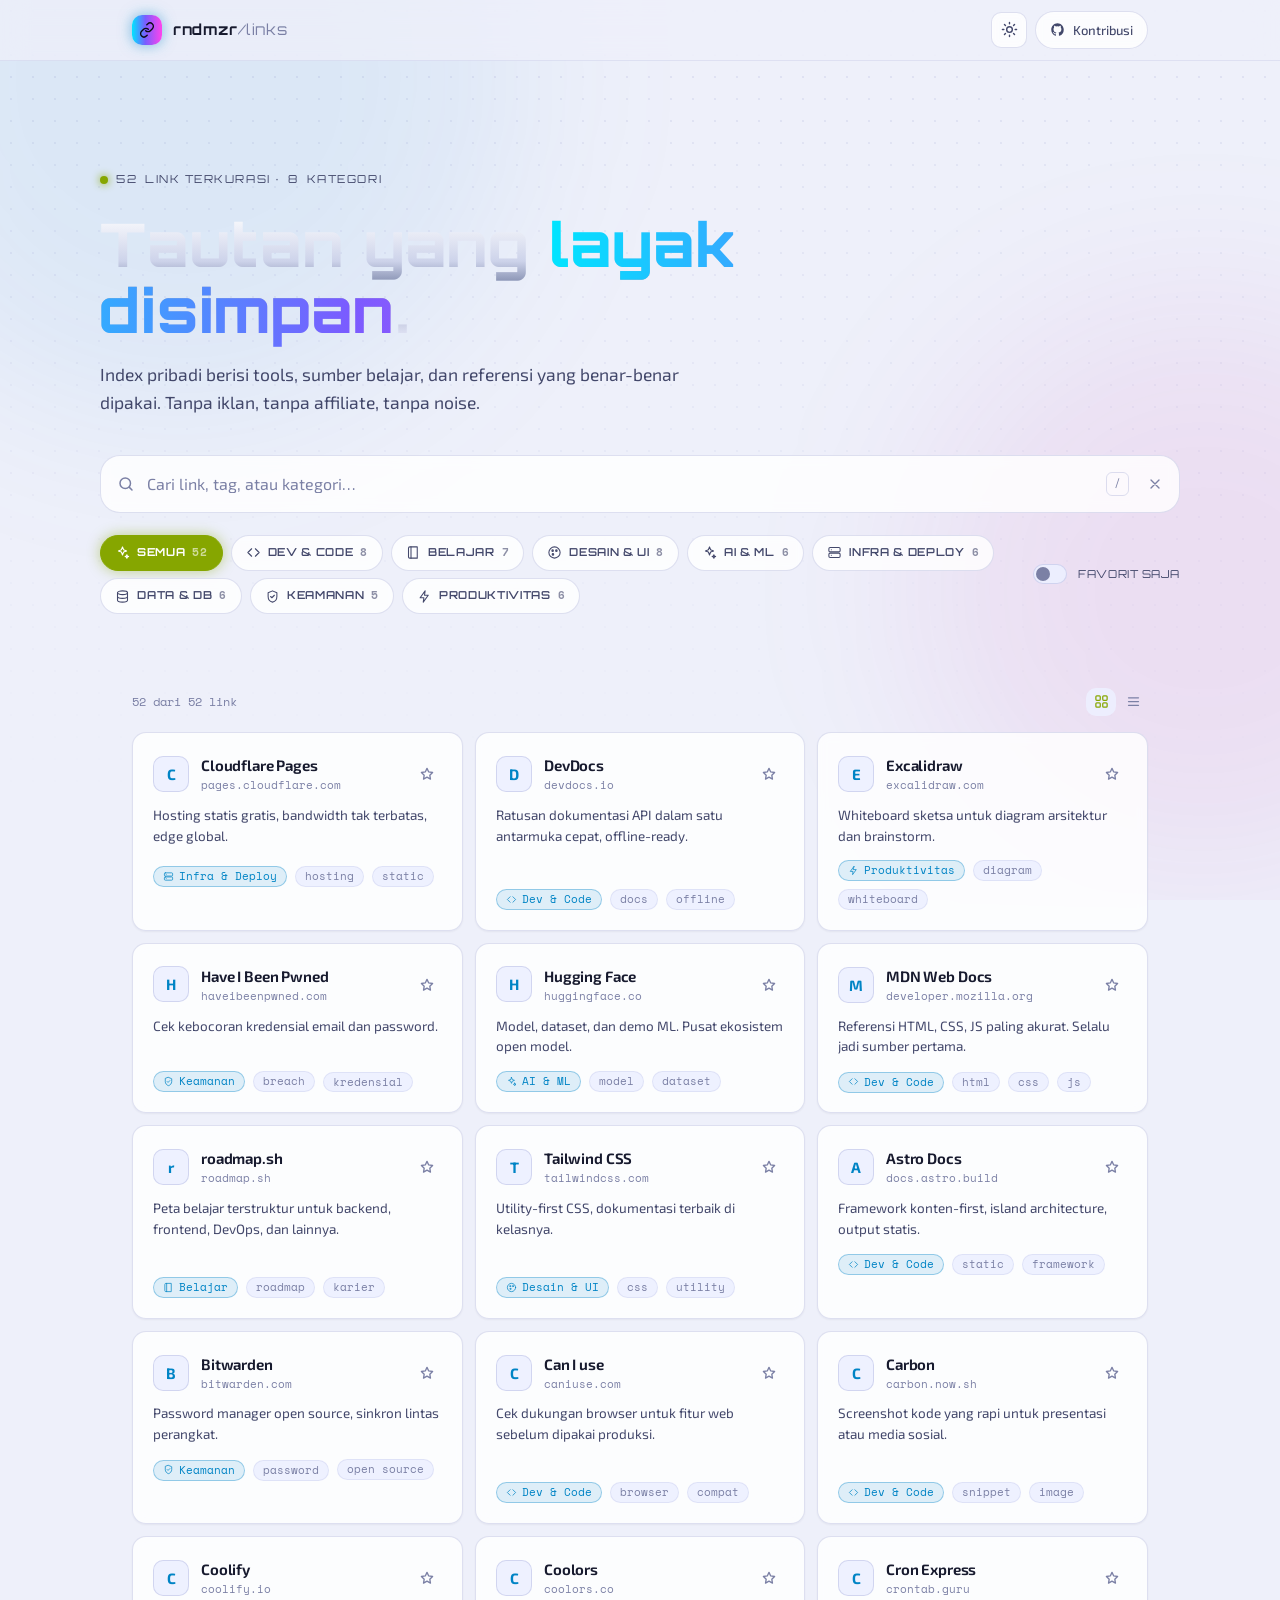
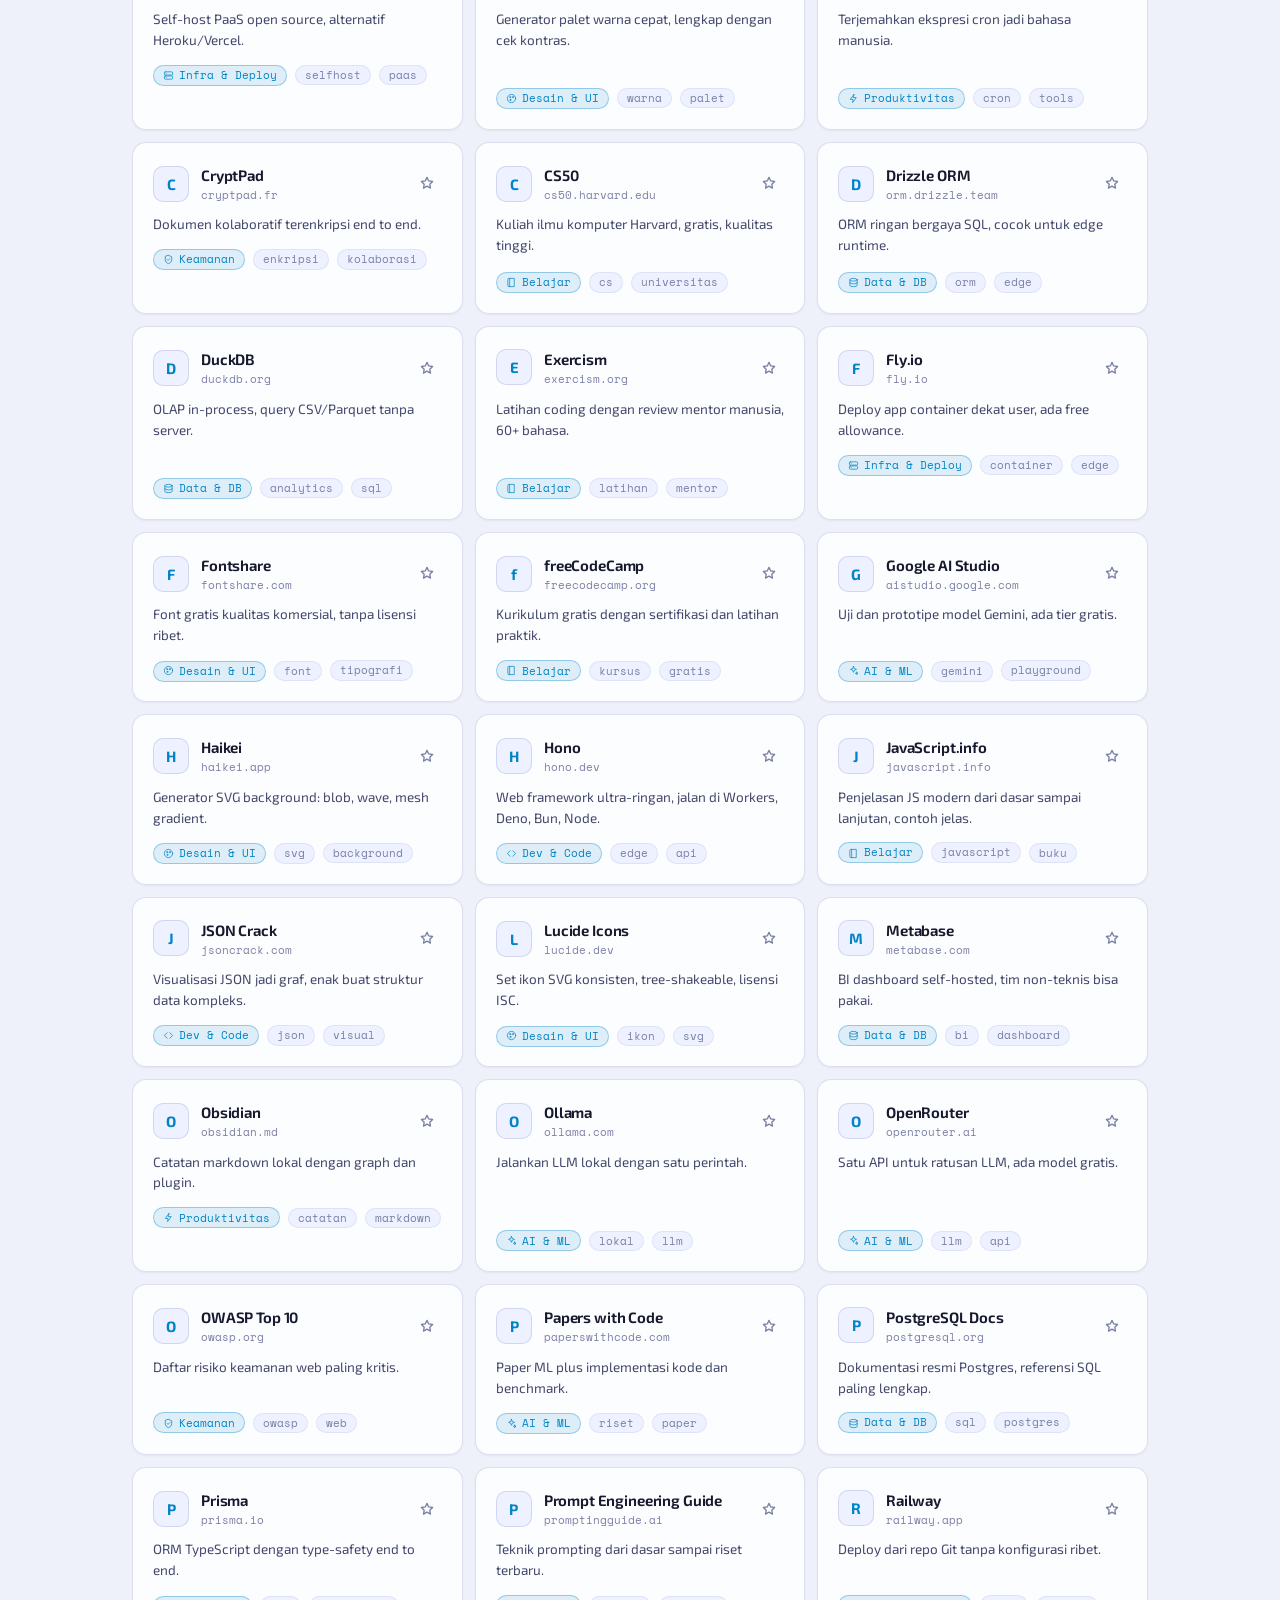
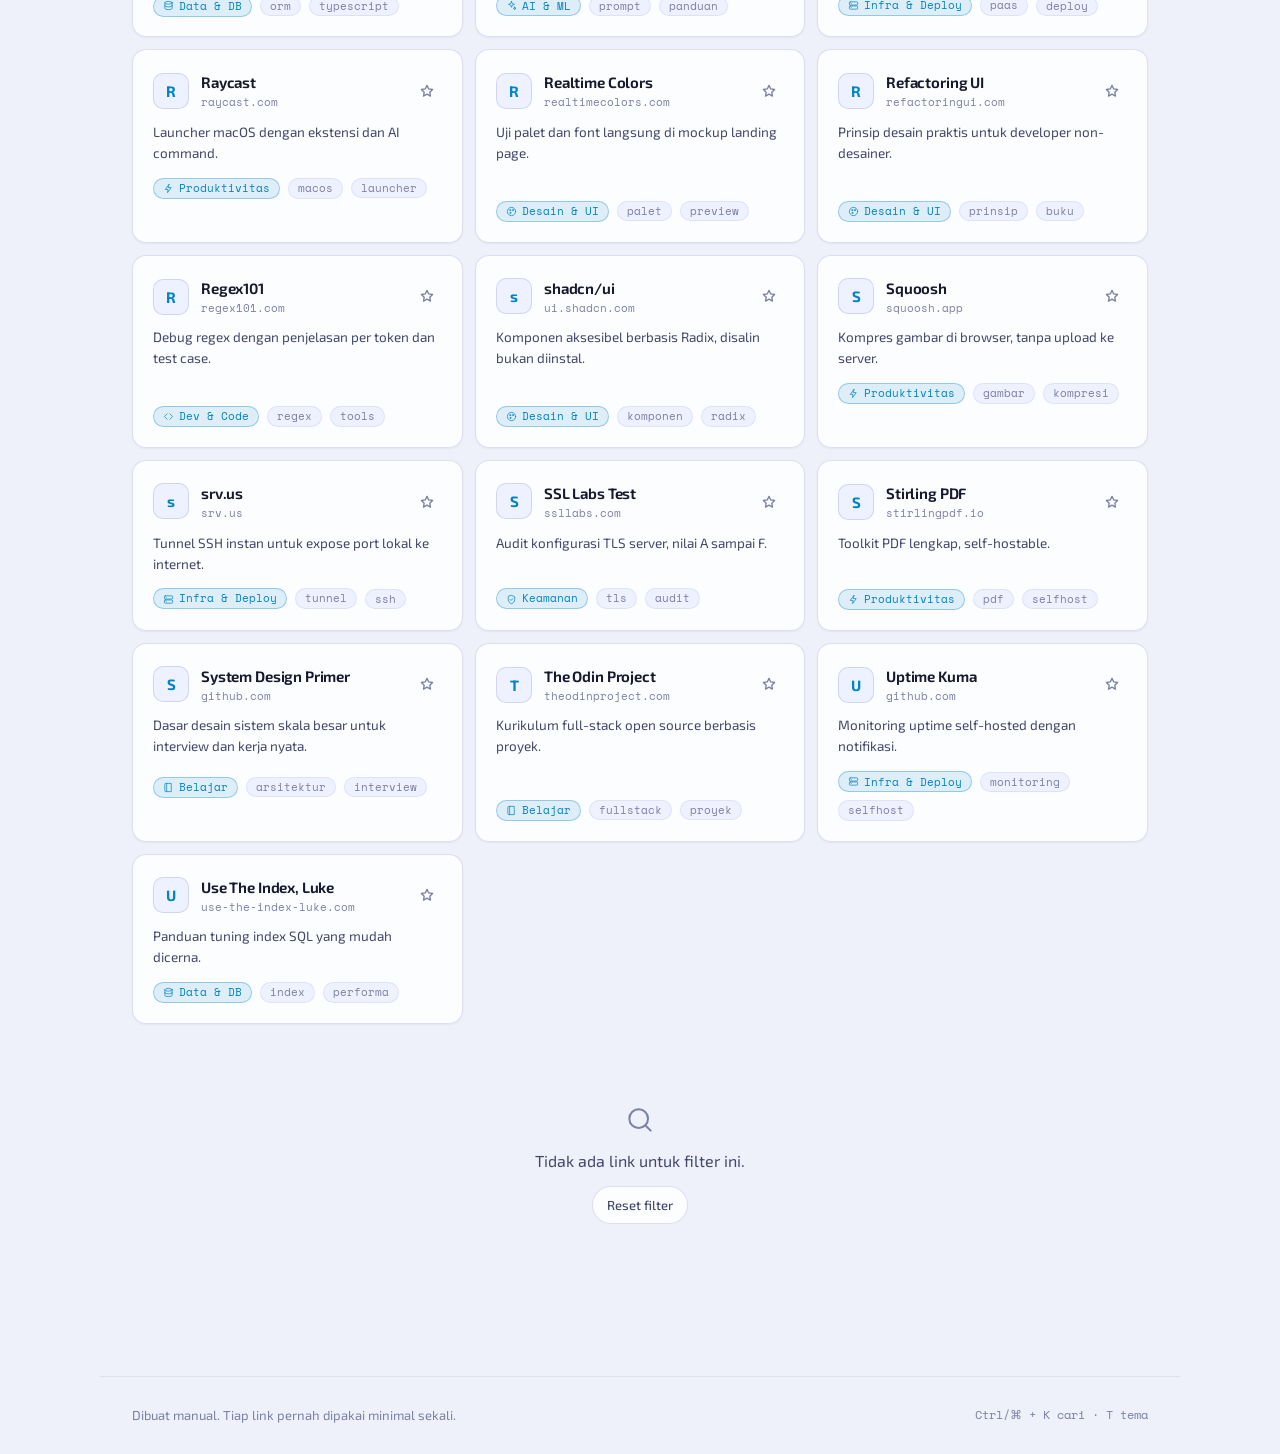
==== commit 684c5411: "UI: gaya Y2K - chrome, hologram, frosted glass, neon lime/cyan/magenta" ====
--- a/index.html
+++ b/index.html
@@ -10,7 +10,7 @@
 <link rel="icon" href="data:image/svg+xml,<svg xmlns='http://www.w3.org/2000/svg' viewBox='0 0 100 100'><text y='.9em' font-size='90'>🔗</text></svg>">
 <link rel="preconnect" href="https://fonts.googleapis.com">
 <link rel="preconnect" href="https://fonts.gstatic.com" crossorigin>
-<link href="https://fonts.googleapis.com/css2?family=Inter:wght@400;500;600;700;800&family=JetBrains+Mono:wght@400;500&display=swap" rel="stylesheet">
+<link href="https://fonts.googleapis.com/css2?family=Orbitron:wght@500;600;700;800&family=Exo+2:wght@400;500;600;700&family=Space+Mono:wght@400;700&display=swap" rel="stylesheet">
 <link rel="stylesheet" href="assets/style.css">
 </head>
 <body>
--- a/assets/style.css
+++ b/assets/style.css
@@ -1,50 +1,59 @@
 /* ============================================================
-   rndmzr — minimal aesthetic
-   flat surfaces, one calm accent, generous whitespace
+   rndmzr — y2k aesthetic
+   chrome, hologram, frosted glass, neon lime/cyan/magenta
    ============================================================ */
 :root {
-  --font-sans: "Inter", ui-sans-serif, system-ui, -apple-system, sans-serif;
-  --font-mono: "JetBrains Mono", ui-monospace, SFMono-Regular, Menlo, monospace;
+  --font-display: "Orbitron", ui-sans-serif, system-ui, sans-serif;
+  --font-sans: "Exo 2", ui-sans-serif, system-ui, -apple-system, sans-serif;
+  --font-mono: "Space Mono", ui-monospace, SFMono-Regular, Menlo, monospace;
   --r-sm: 10px; --r-md: 14px; --r-lg: 20px; --r-full: 999px;
   --ease: cubic-bezier(.25, 1, .5, 1);
   --dur: 200ms;
   --wrap: 1080px;
+  --chrome: linear-gradient(180deg, #ffffff 0%, #cdd3ea 38%, #858fb0 55%, #eef0ff 100%);
+  --hologram: linear-gradient(90deg, #00e5ff, #7a5cff 45%, #ff44ec 100%);
 }
 
 [data-theme="dark"] {
   color-scheme: dark;
-  --bg: #0a0a0d;
-  --surface: #141419;
-  --surface-2: #1b1b22;
-  --line: #24242d;
-  --line-soft: #1c1c24;
-  --fg: #f0f0f4;
-  --fg-soft: #a4a4b2;
-  --fg-dim: #72727f;
-  --accent: #8b9bff;
-  --accent-2: #7fd8c0;
-  --accent-fg: #0b0c14;
-  --accent-soft: rgb(139 155 255 / .12);
-  --warn: #e8b45c;
-  --shadow: 0 1px 0 rgb(255 255 255 / .02) inset;
+  --bg: #07070f;
+  --surface: rgb(22 24 44 / .72);
+  --surface-2: rgb(40 44 74 / .55);
+  --line: rgb(140 150 255 / .16);
+  --line-soft: rgb(120 130 255 / .10);
+  --fg: #eef0ff;
+  --fg-soft: #b6bacf;
+  --fg-dim: #7a80a2;
+  --accent: #ccff00;      /* lime */
+  --accent-2: #00e5ff;    /* cyan */
+  --accent-3: #ff44ec;    /* magenta */
+  --accent-fg: #0b0b14;
+  --accent-soft: rgb(204 255 0 / .14);
+  --warn: #ff44ec;
+  --shadow: 0 0 0 1px rgb(255 255 255 / .03) inset, 0 10px 30px -16px rgb(0 0 0 / .6);
+  --glow-a: rgb(0 229 255 / .16);
+  --glow-b: rgb(255 68 236 / .14);
 }
 
 [data-theme="light"] {
   color-scheme: light;
-  --bg: #fafafb;
-  --surface: #ffffff;
-  --surface-2: #f3f3f6;
-  --line: #e6e6ec;
-  --line-soft: #eeeff4;
-  --fg: #14141a;
-  --fg-soft: #4c4c59;
-  --fg-dim: #8a8a97;
-  --accent: #4f5bd8;
-  --accent-2: #0e9d86;
+  --bg: #eef0fa;
+  --surface: rgb(255 255 255 / .82);
+  --surface-2: rgb(237 240 255 / .9);
+  --line: rgb(60 70 160 / .16);
+  --line-soft: rgb(60 70 160 / .09);
+  --fg: #171a2e;
+  --fg-soft: #43486b;
+  --fg-dim: #7b80a5;
+  --accent: #86a600;      /* lime tua */
+  --accent-2: #0084c5;    /* cyan tua */
+  --accent-3: #c4149c;    /* magenta tua */
   --accent-fg: #ffffff;
-  --accent-soft: rgb(79 91 216 / .1);
-  --warn: #a06a14;
-  --shadow: 0 1px 2px rgb(20 20 26 / .04);
+  --accent-soft: rgb(134 166 0 / .12);
+  --warn: #c4149c;
+  --shadow: 0 1px 2px rgb(23 26 46 / .05);
+  --glow-a: rgb(0 132 197 / .08);
+  --glow-b: rgb(196 20 156 / .08);
 }
 
 *, *::before, *::after { box-sizing: border-box; }
@@ -58,66 +67,89 @@
 h1, h2, p { margin: 0; }
 a { color: inherit; text-decoration: none; }
 button, input { font: inherit; color: inherit; }
-:focus-visible { outline: 2px solid var(--accent); outline-offset: 2px; border-radius: 6px; }
+:focus-visible { outline: 2px solid var(--accent-2); outline-offset: 2px; border-radius: 6px; }
 .sr-only, .skip:not(:focus) {
   position: absolute; width: 1px; height: 1px; overflow: hidden; clip-path: inset(50%); white-space: nowrap;
 }
 .skip:focus {
   position: fixed; z-index: 100; top: 12px; left: 12px; padding: 10px 16px;
   background: var(--accent); color: var(--accent-fg); border-radius: var(--r-sm);
+  font-family: var(--font-display); font-size: 12px;
 }
 .wrap { width: 100%; max-width: var(--wrap); margin-inline: auto; padding-inline: clamp(16px, 4vw, 32px); }
 .mono { font-family: var(--font-mono); font-size: 12px; }
 
-/* ---- background : flat, tidak ada glow / grid ---- */
-.bg { display: none; }
+/* ---- background : dot-grid + dua glow warna ---- */
+.bg { position: fixed; inset: 0; z-index: -1; overflow: hidden; pointer-events: none; }
+.glow { position: absolute; border-radius: 50%; filter: blur(90px); }
+.g1 { width: 52vw; height: 52vw; top: -20vw; left: -12vw; background: var(--glow-a); }
+.g2 { width: 44vw; height: 44vw; top: 24vw; right: -16vw; background: var(--glow-b); }
+.grid-lines {
+  position: absolute; inset: 0;
+  background-image: radial-gradient(var(--line-soft) 1px, transparent 1px);
+  background-size: 22px 22px;
+  mask-image: linear-gradient(#000 0%, transparent 90%);
+}
 
 /* ---- topbar ---- */
 .topbar {
   position: sticky; top: 0; z-index: 20;
-  backdrop-filter: blur(12px);
-  background: color-mix(in oklab, var(--bg) 82%, transparent);
+  backdrop-filter: blur(14px);
+  background: color-mix(in oklab, var(--bg) 76%, transparent);
   border-bottom: 1px solid var(--line-soft);
 }
 .topbar-inner { display: flex; align-items: center; justify-content: space-between; gap: 12px; height: 60px; }
-.brand { display: flex; align-items: center; gap: 10px; font-weight: 700; letter-spacing: -.02em; }
+.brand { display: flex; align-items: center; gap: 11px; font-family: var(--font-display); font-weight: 700; letter-spacing: .04em; font-size: 15px; }
 .brand-mark {
   display: grid; place-items: center; width: 30px; height: 30px; border-radius: var(--r-sm);
-  background: var(--accent); color: var(--accent-fg);
+  background: var(--hologram); color: #0b0b14;
+  box-shadow: 0 0 14px color-mix(in oklab, var(--accent-2) 50%, transparent);
+  animation: brandPulse 3.5s var(--ease) infinite;
+}
+@keyframes brandPulse {
+  0%, 100% { box-shadow: 0 0 12px color-mix(in oklab, var(--accent-2) 45%, transparent); }
+  50% { box-shadow: 0 0 22px color-mix(in oklab, var(--accent-3) 55%, transparent); }
 }
 .brand-mark svg { width: 16px; height: 16px; }
-.brand-text em { font-style: normal; color: var(--fg-dim); font-weight: 500; }
+.brand-text em { font-style: normal; color: var(--fg-dim); font-weight: 400; }
 .topbar-actions { display: flex; align-items: center; gap: 8px; }
 .icon-btn {
   display: grid; place-items: center; width: 36px; height: 36px; cursor: pointer;
-  background: none; border: 1px solid transparent; border-radius: var(--r-sm);
-  color: var(--fg-soft); transition: color var(--dur), background var(--dur), border-color var(--dur);
+  background: var(--surface); border: 1px solid var(--line); border-radius: var(--r-sm);
+  color: var(--fg-soft); backdrop-filter: blur(4px);
+  transition: color var(--dur), border-color var(--dur), box-shadow var(--dur), background var(--dur);
 }
 .icon-btn svg { width: 17px; height: 17px; }
-.icon-btn:hover { color: var(--fg); background: var(--surface-2); }
+.icon-btn:hover { color: var(--accent-2); border-color: var(--accent-2); box-shadow: 0 0 12px color-mix(in oklab, var(--accent-2) 40%, transparent); }
 [data-theme="dark"] .ico-sun, [data-theme="light"] .ico-moon { display: none; }
 .btn-outline {
   display: inline-flex; align-items: center; gap: 8px; padding: 8px 14px; cursor: pointer;
-  background: none; border: 1px solid var(--line); border-radius: var(--r-full);
-  font-size: 13.5px; font-weight: 500; color: var(--fg-soft);
-  transition: color var(--dur), border-color var(--dur), background var(--dur);
+  background: var(--surface); border: 1px solid var(--line); border-radius: var(--r-full);
+  font-size: 13px; font-weight: 500; color: var(--fg-soft); backdrop-filter: blur(4px);
+  transition: color var(--dur), border-color var(--dur), box-shadow var(--dur);
 }
 .btn-outline svg { width: 15px; height: 15px; }
-.btn-outline:hover { color: var(--fg); border-color: var(--accent); background: var(--surface-2); }
+.btn-outline:hover { color: var(--accent-2); border-color: var(--accent-2); box-shadow: 0 0 12px color-mix(in oklab, var(--accent-2) 40%, transparent); }
 @media (max-width: 560px) { .btn-outline span { display: none; } }
 
 /* ---- hero ---- */
 .hero { padding: clamp(56px, 9vw, 104px) 0 34px; }
 .eyebrow {
   display: inline-flex; align-items: center; gap: 8px; margin-bottom: 22px;
-  font-family: var(--font-mono); font-size: 12px; letter-spacing: .02em; color: var(--fg-soft);
-}
-.dot { width: 6px; height: 6px; border-radius: 50%; background: var(--accent-2); box-shadow: 0 0 0 3px color-mix(in oklab, var(--accent-2) 18%, transparent); }
+  font-family: var(--font-display); font-size: 11px; letter-spacing: .14em; text-transform: uppercase;
+  color: var(--fg-soft);
+}
+.dot { width: 8px; height: 8px; border-radius: 50%; background: var(--accent); box-shadow: 0 0 8px var(--accent); }
 h1 {
-  font-size: clamp(36px, 6.6vw, 66px); line-height: 1.04; letter-spacing: -.04em;
-  font-weight: 750; max-width: 15ch;
-}
-.grad { background: linear-gradient(100deg, var(--accent), var(--accent-2)); -webkit-background-clip: text; background-clip: text; color: transparent; }
+  font-family: var(--font-display);
+  font-size: clamp(34px, 6.2vw, 60px); line-height: 1.1; letter-spacing: .01em; font-weight: 800;
+  max-width: 15ch; background: var(--chrome); -webkit-background-clip: text; background-clip: text; color: transparent;
+}
+.grad {
+  background: var(--hologram); -webkit-background-clip: text; background-clip: text; color: transparent;
+  background-size: 200% 100%; animation: holo 6s var(--ease) infinite;
+}
+@keyframes holo { 0%, 100% { background-position: 0% 0; } 50% { background-position: 100% 0; } }
 .lede { margin-top: 18px; max-width: 54ch; font-size: clamp(15px, 1.7vw, 17.5px); color: var(--fg-soft); }
 
 /* ---- search ---- */
@@ -125,9 +157,10 @@
   position: relative; display: flex; align-items: center; gap: 10px;
   margin-top: 38px; padding: 4px 8px 4px 16px;
   background: var(--surface); border: 1px solid var(--line); border-radius: var(--r-lg);
+  backdrop-filter: blur(6px);
   transition: border-color var(--dur), box-shadow var(--dur);
 }
-.search:focus-within { border-color: var(--accent); box-shadow: 0 0 0 4px var(--accent-soft); }
+.search:focus-within { border-color: var(--accent-2); box-shadow: 0 0 0 4px var(--accent-soft), 0 0 18px color-mix(in oklab, var(--accent-2) 35%, transparent); }
 .search-ico { flex: none; width: 18px; height: 18px; color: var(--fg-dim); }
 .search input {
   flex: 1; min-width: 0; height: 48px; border: 0; background: none; outline: none; font-size: 16px;
@@ -148,23 +181,26 @@
 
 /* ---- filters ---- */
 .filters { display: flex; align-items: center; gap: 14px; flex-wrap: wrap; margin-top: 22px; }
-.chips { display: flex; gap: 8px; flex-wrap: wrap; flex: 1; min-width: 0; }.chip {
+.chips { display: flex; gap: 8px; flex-wrap: wrap; flex: 1; min-width: 0; }
+.chip {
   display: inline-flex; align-items: center; gap: 7px; padding: 8px 14px; cursor: pointer;
   background: var(--surface); border: 1px solid var(--line); border-radius: var(--r-full);
-  font-size: 13px; font-weight: 500; color: var(--fg-soft); white-space: nowrap; flex: none;
-  transition: color var(--dur), border-color var(--dur), background var(--dur);
+  font-family: var(--font-display); font-size: 11px; font-weight: 600; letter-spacing: .06em; text-transform: uppercase;
+  color: var(--fg-soft); white-space: nowrap; flex: none; backdrop-filter: blur(4px);
+  transition: color var(--dur), border-color var(--dur), background var(--dur), box-shadow var(--dur);
 }
 .chip svg { width: 15px; height: 15px; }
-.chip:hover { color: var(--fg); border-color: var(--fg-dim); }
+.chip:hover { color: var(--accent-2); border-color: var(--accent-2); }
 .chip[aria-pressed="true"] {
-  background: var(--accent-soft); border-color: var(--accent); color: var(--accent); font-weight: 600;
+  background: var(--accent); border-color: var(--accent); color: var(--accent-fg); font-weight: 700;
+  box-shadow: 0 0 14px color-mix(in oklab, var(--accent) 45%, transparent);
 }
 .chip .n { font-family: var(--font-mono); font-size: 11px; opacity: .6; }
-.toggle { display: inline-flex; align-items: center; gap: 8px; font-size: 13px; color: var(--fg-soft); cursor: pointer; user-select: none; }
-.toggle input { appearance: none; width: 34px; height: 20px; border-radius: var(--r-full); background: var(--surface-2); border: 1px solid var(--line); position: relative; cursor: pointer; transition: background var(--dur), border-color var(--dur); }
+.toggle { display: inline-flex; align-items: center; gap: 8px; font-family: var(--font-display); font-size: 11px; letter-spacing: .05em; text-transform: uppercase; color: var(--fg-soft); cursor: pointer; user-select: none; }
+.toggle input { appearance: none; width: 34px; height: 20px; border-radius: var(--r-full); background: var(--surface-2); border: 1px solid var(--line); position: relative; cursor: pointer; transition: background var(--dur), border-color var(--dur), box-shadow var(--dur); }
 .toggle input::after { content: ""; position: absolute; top: 2px; left: 2px; width: 14px; height: 14px; border-radius: 50%; background: var(--fg-dim); transition: transform var(--dur) var(--ease), background var(--dur); }
-.toggle input:checked { background: color-mix(in oklab, var(--accent) 20%, transparent); border-color: var(--accent); }
-.toggle input:checked::after { transform: translateX(14px); background: var(--accent); }
+.toggle input:checked { background: color-mix(in oklab, var(--accent-2) 22%, transparent); border-color: var(--accent-2); box-shadow: 0 0 10px color-mix(in oklab, var(--accent-2) 40%, transparent); }
+.toggle input:checked::after { transform: translateX(14px); background: var(--accent-2); }
 .toggle:hover { color: var(--fg); }
 
 /* ---- filters : mobile ---- */
@@ -180,7 +216,6 @@
   .toggle input { flex: none; }
 }
 
-
 /* ---- result bar ---- */
 .result-bar { display: flex; align-items: center; justify-content: space-between; gap: 12px; padding: 40px 0 16px; }
 .status { font-family: var(--font-mono); font-size: 12px; color: var(--fg-dim); }
@@ -190,42 +225,43 @@
 .view-toggle button:hover { color: var(--fg); }
 .view-toggle button.active { background: var(--surface-2); color: var(--accent); }
 
-/* ---- cards ---- */
+/* ---- cards : frosted glass + glow border ---- */
 .grid { list-style: none; display: grid; gap: 12px; grid-template-columns: repeat(auto-fill, minmax(280px, 1fr)); padding: 0; margin: 0; }
 .grid[data-view="list"] { grid-template-columns: 1fr; gap: 6px; }
 .card {
   position: relative; display: flex; flex-direction: column; gap: 10px; height: 100%;
   padding: 20px; background: var(--surface); border: 1px solid var(--line); border-radius: var(--r-md);
-  transition: transform var(--dur) var(--ease), border-color var(--dur), background var(--dur);
+  backdrop-filter: blur(6px); box-shadow: var(--shadow);
+  transition: transform var(--dur) var(--ease), border-color var(--dur), background var(--dur), box-shadow var(--dur);
   animation: rise 400ms var(--ease) both;
 }
 @keyframes rise { from { opacity: 0; transform: translateY(8px); } }
-.card:hover { transform: translateY(-2px); border-color: color-mix(in oklab, var(--accent) 35%, var(--line)); background: var(--surface-2); }
+.card:hover { transform: translateY(-2px); border-color: var(--accent-2); box-shadow: 0 0 0 1px color-mix(in oklab, var(--accent-2) 35%, transparent), 0 0 22px -8px color-mix(in oklab, var(--accent-2) 55%, transparent); background: var(--surface-2); }
 .card:focus-within { border-color: var(--accent); }
 .card-top { display: flex; align-items: center; gap: 12px; min-width: 0; }
 .card-top > span:not(.favicon) { min-width: 0; }
 .favicon {
   flex: none; width: 36px; height: 36px; border-radius: var(--r-sm); display: grid; place-items: center;
-  background: var(--surface-2); border: 1px solid var(--line-soft); overflow: hidden;
+  background: var(--surface-2); border: 1px solid var(--line); overflow: hidden;
 }
 .favicon img { width: 20px; height: 20px; }
-.favicon span { font-weight: 700; font-size: 15px; color: var(--accent); }
+.favicon span { font-weight: 700; font-size: 15px; color: var(--accent-2); }
 .card-title { display: block; font-size: 15px; font-weight: 650; letter-spacing: -.01em; }
 .host { display: block; font-family: var(--font-mono); font-size: 11px; color: var(--fg-dim); }
 .star {
   position: relative; z-index: 1;
   margin-left: auto; flex: none; width: 30px; height: 30px; display: grid; place-items: center; cursor: pointer;
   background: none; border: 0; border-radius: var(--r-sm); color: var(--fg-dim);
-  transition: color var(--dur), background var(--dur), transform var(--dur) var(--ease);
+  transition: color var(--dur), background var(--dur), transform var(--dur) var(--ease), text-shadow var(--dur);
 }
 .star svg { width: 16px; height: 16px; }
 .star:hover { color: var(--warn); background: var(--surface-2); transform: scale(1.08); }
-.star[aria-pressed="true"] { color: var(--warn); }
+.star[aria-pressed="true"] { color: var(--warn); text-shadow: 0 0 8px color-mix(in oklab, var(--warn) 60%, transparent); }
 .card-link { position: absolute; inset: 0; border-radius: var(--r-md); }
 .card-desc { font-size: 13.5px; line-height: 1.55; color: var(--fg-soft); }
 .card-foot { display: flex; align-items: center; gap: 8px; flex-wrap: wrap; margin-top: auto; padding-top: 4px; }
 .tag { display: inline-flex; align-items: center; gap: 5px; font-family: var(--font-mono); font-size: 10.5px; line-height: 1; color: var(--fg-dim); background: var(--surface-2); border: 1px solid var(--line-soft); border-radius: var(--r-full); padding: 4px 9px; }
-.cat-tag { color: var(--accent); border-color: var(--line); background: var(--accent-soft); }
+.cat-tag { color: var(--accent-2); border-color: color-mix(in oklab, var(--accent-2) 35%, transparent); background: color-mix(in oklab, var(--accent-2) 12%, transparent); }
 .tag svg { width: 11px; height: 11px; flex: none; }
 .arrow { margin-left: auto; color: var(--fg-dim); opacity: 0; transition: opacity var(--dur), transform var(--dur) var(--ease); }
 .arrow svg { width: 15px; height: 15px; display: block; }
@@ -252,8 +288,10 @@
 .footer { display: flex; justify-content: space-between; gap: 12px; flex-wrap: wrap; margin-top: 72px; padding-block: 28px; border-top: 1px solid var(--line-soft); font-size: 13px; color: var(--fg-dim); }
 .toast {
   position: fixed; left: 50%; bottom: 26px; z-index: 40; translate: -50% 20px;
-  padding: 11px 18px; border-radius: var(--r-full); background: var(--fg); color: var(--bg);
-  font-size: 13px; font-weight: 500; opacity: 0; pointer-events: none;
+  padding: 11px 18px; border-radius: var(--r-full); background: var(--accent); color: var(--accent-fg);
+  font-family: var(--font-display); font-size: 12px; font-weight: 700; letter-spacing: .05em;
+  box-shadow: 0 0 18px color-mix(in oklab, var(--accent) 45%, transparent);
+  opacity: 0; pointer-events: none;
   transition: opacity var(--dur), translate var(--dur) var(--ease);
 }
 .toast.on { opacity: 1; translate: -50% 0; }
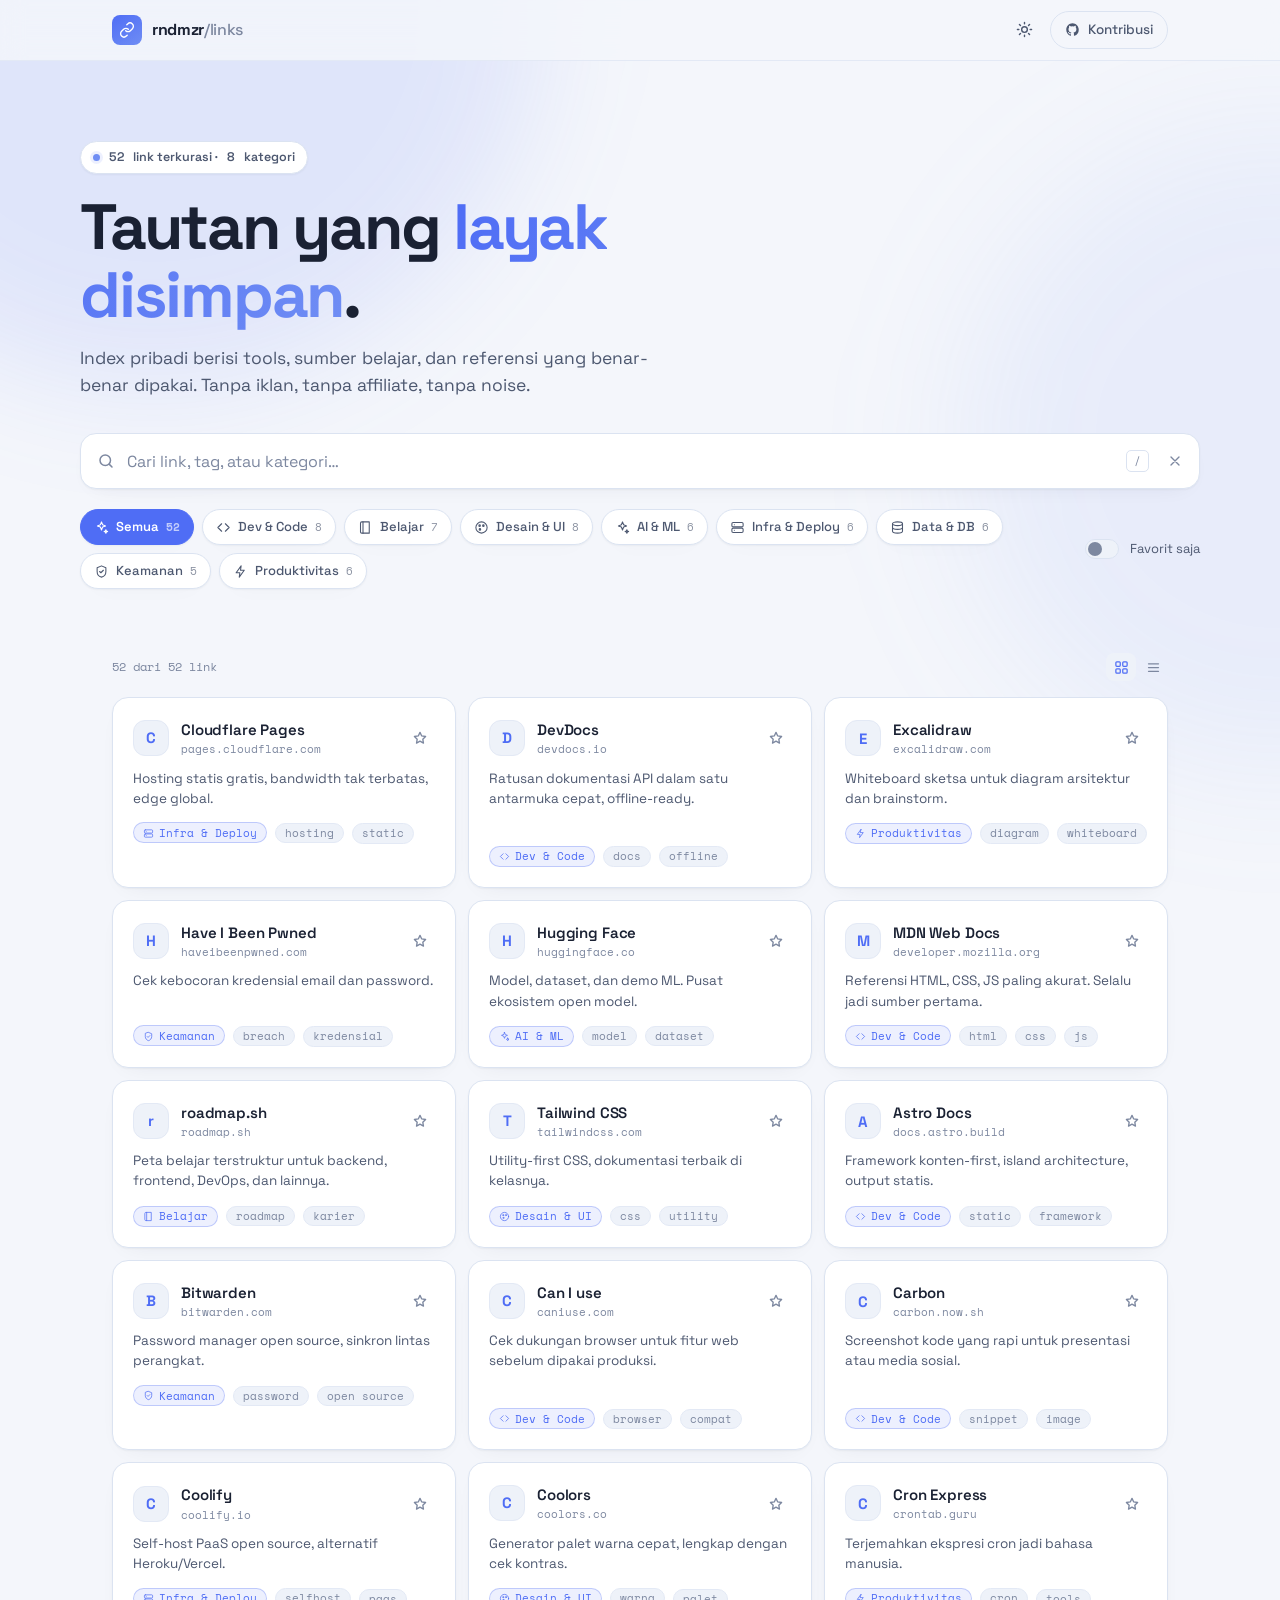
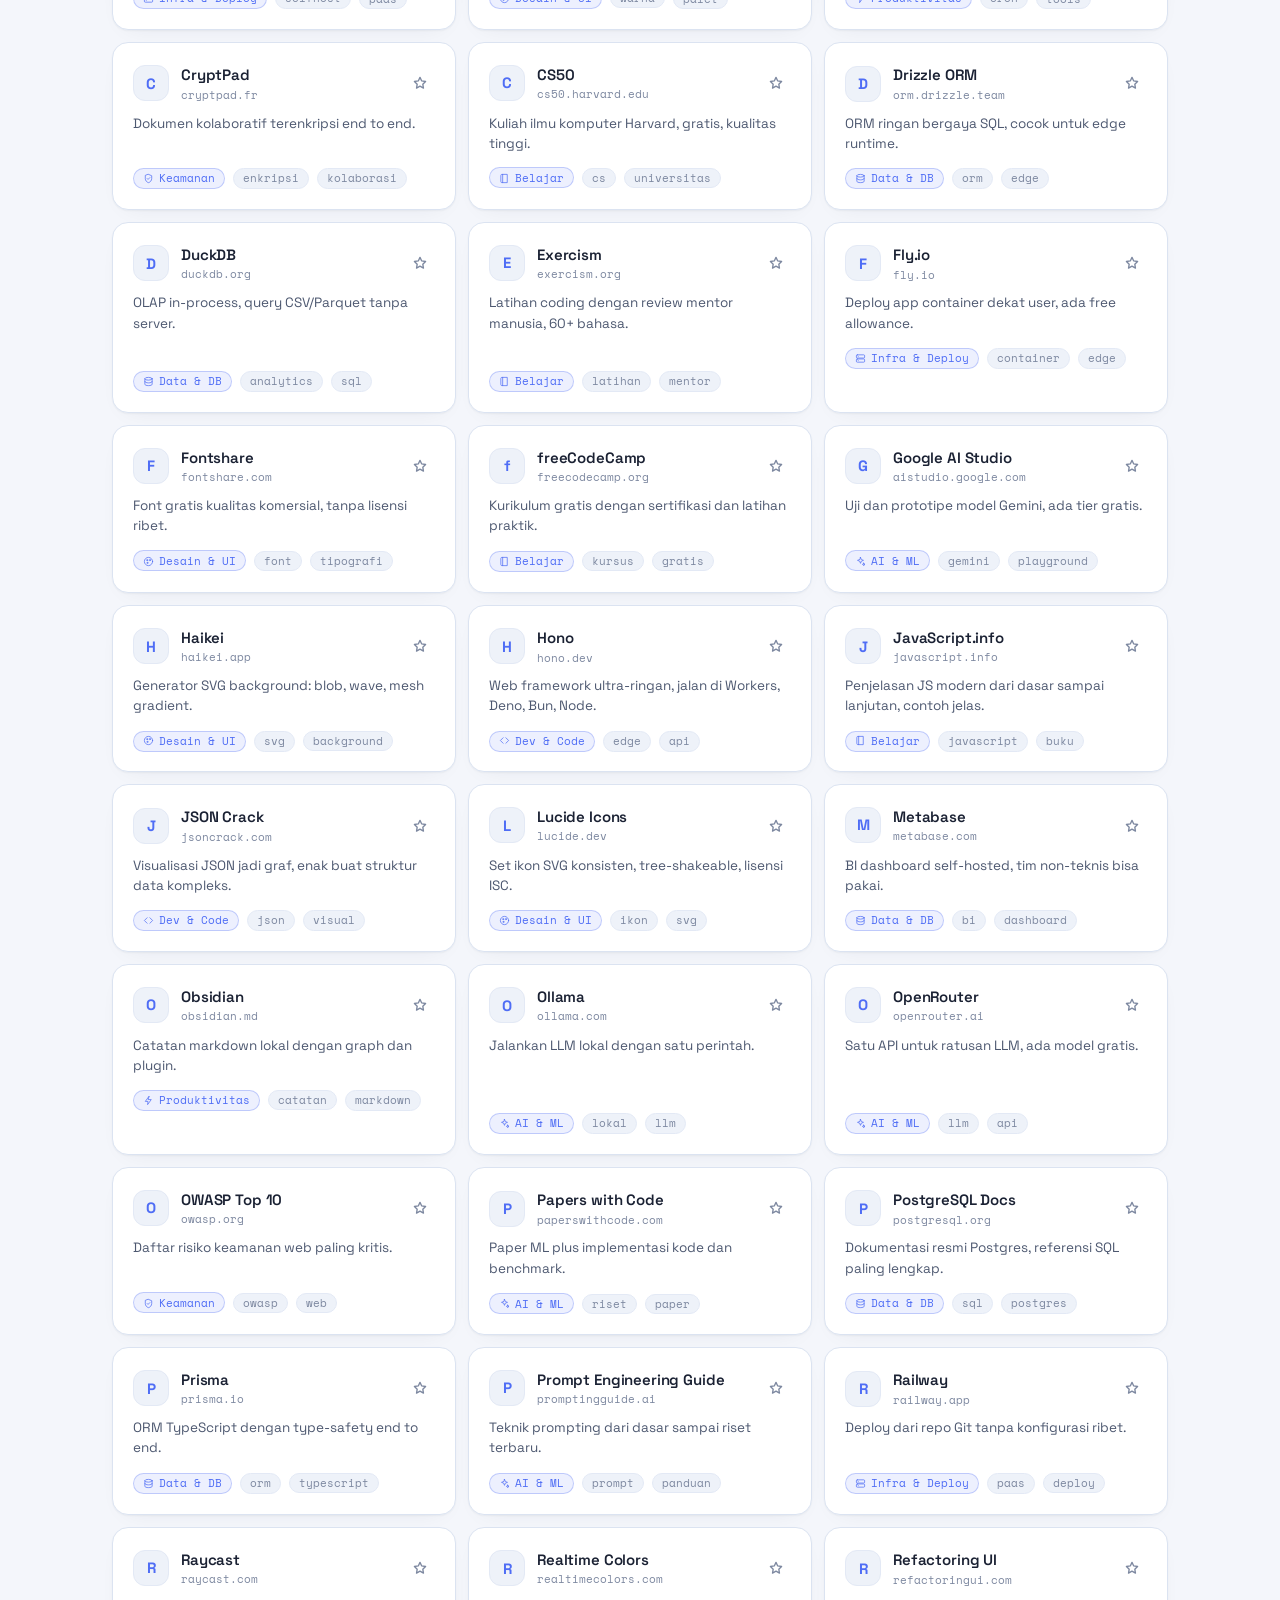
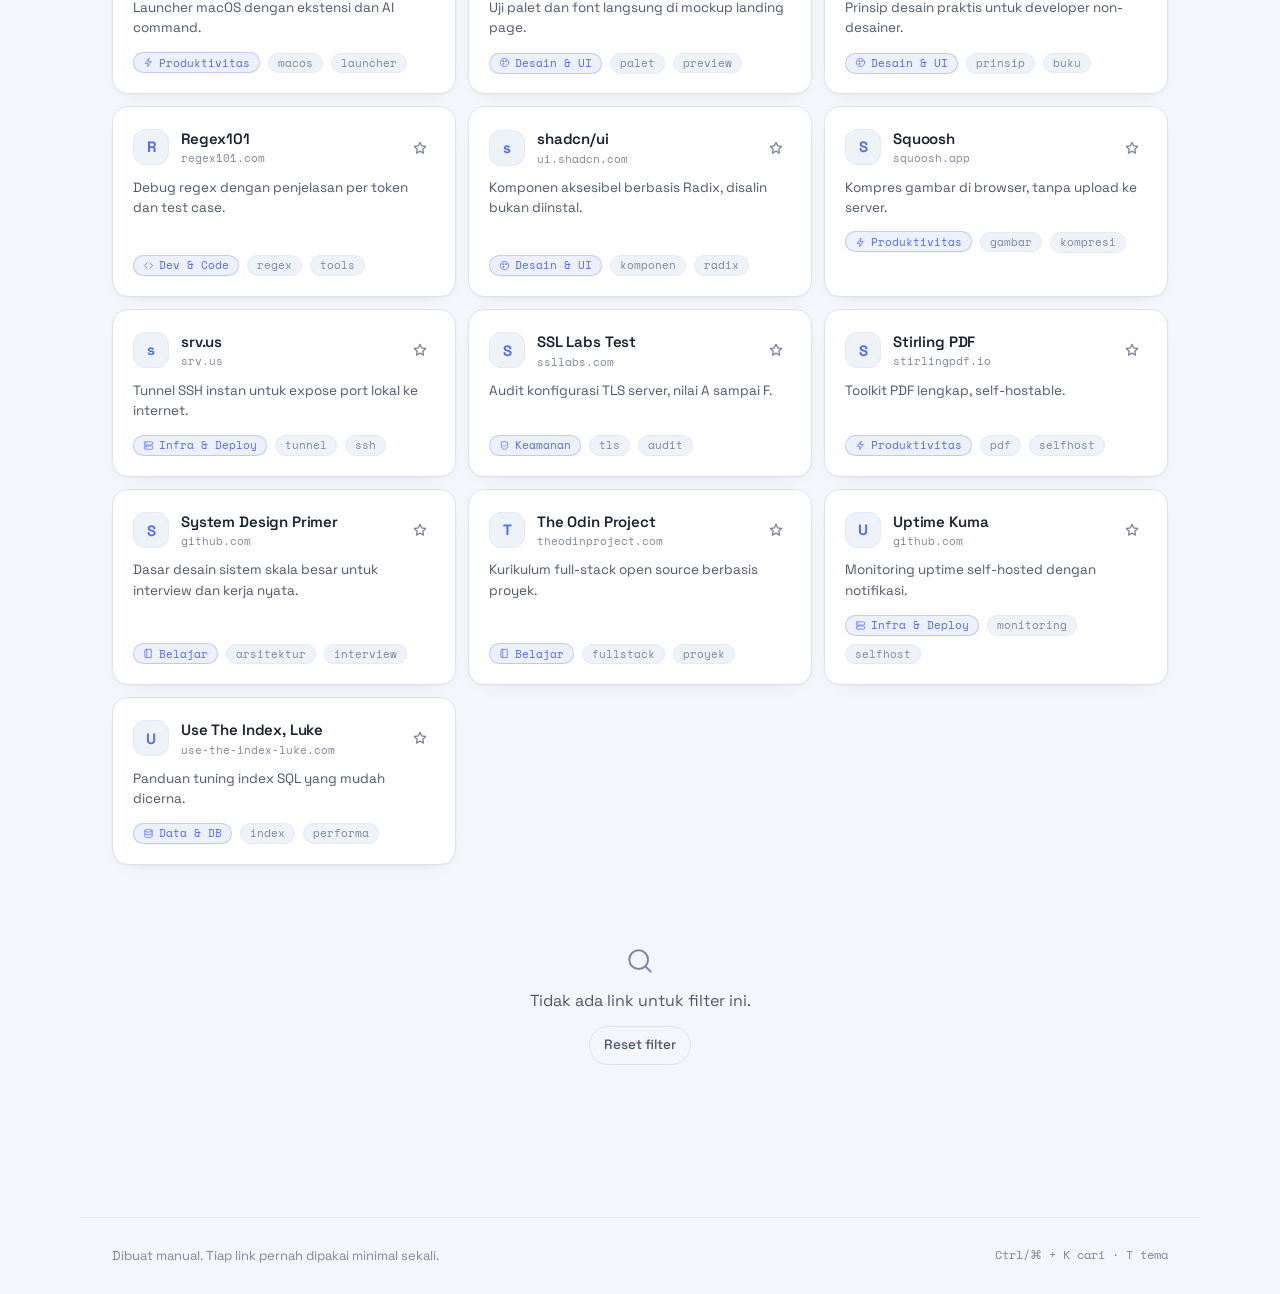
==== commit 444317c2: "UI: ganti ke clean modern SaaS (flaz.id tone) - Space Grotesk, soft biru, flat card" ====
--- a/index.html
+++ b/index.html
@@ -10,7 +10,7 @@
 <link rel="icon" href="data:image/svg+xml,<svg xmlns='http://www.w3.org/2000/svg' viewBox='0 0 100 100'><text y='.9em' font-size='90'>🔗</text></svg>">
 <link rel="preconnect" href="https://fonts.googleapis.com">
 <link rel="preconnect" href="https://fonts.gstatic.com" crossorigin>
-<link href="https://fonts.googleapis.com/css2?family=Orbitron:wght@500;600;700;800&family=Exo+2:wght@400;500;600;700&family=Space+Mono:wght@400;700&display=swap" rel="stylesheet">
+<link href="https://fonts.googleapis.com/css2?family=Space+Grotesk:wght@400;500;600;700&family=Space+Mono:wght@400;700&display=swap" rel="stylesheet">
 <link rel="stylesheet" href="assets/style.css">
 </head>
 <body>
@@ -78,9 +78,11 @@
   </section>
 </main>
 
-<footer class="wrap footer">
+<footer class="wrap footer-note">
+  <div class="footer">
   <p>Dibuat manual. Tiap link pernah dipakai minimal sekali.</p>
   <p class="mono">Ctrl/⌘ + K cari · T tema</p>
+  </div>
 </footer>
 
 <div id="toast" class="toast" role="status" aria-live="polite"></div>
--- a/assets/style.css
+++ b/assets/style.css
@@ -1,175 +1,151 @@
 /* ============================================================
-   rndmzr — y2k aesthetic
-   chrome, hologram, frosted glass, neon lime/cyan/magenta
+   rndmzr — clean modern saas (flaz.id style)
+   Space Grotesk, soft blue, flat, minimal
    ============================================================ */
 :root {
-  --font-display: "Orbitron", ui-sans-serif, system-ui, sans-serif;
-  --font-sans: "Exo 2", ui-sans-serif, system-ui, -apple-system, sans-serif;
+  --font-sans: "Space Grotesk", ui-sans-serif, system-ui, -apple-system, sans-serif;
   --font-mono: "Space Mono", ui-monospace, SFMono-Regular, Menlo, monospace;
-  --r-sm: 10px; --r-md: 14px; --r-lg: 20px; --r-full: 999px;
+  --r-sm: 8px; --r-md: 12px; --r-lg: 16px; --r-full: 999px;
   --ease: cubic-bezier(.25, 1, .5, 1);
-  --dur: 200ms;
-  --wrap: 1080px;
-  --chrome: linear-gradient(180deg, #ffffff 0%, #cdd3ea 38%, #858fb0 55%, #eef0ff 100%);
-  --hologram: linear-gradient(90deg, #00e5ff, #7a5cff 45%, #ff44ec 100%);
+  --dur: 180ms;
+  --wrap: 1120px;
 }
 
 [data-theme="dark"] {
   color-scheme: dark;
-  --bg: #07070f;
-  --surface: rgb(22 24 44 / .72);
-  --surface-2: rgb(40 44 74 / .55);
-  --line: rgb(140 150 255 / .16);
-  --line-soft: rgb(120 130 255 / .10);
-  --fg: #eef0ff;
-  --fg-soft: #b6bacf;
-  --fg-dim: #7a80a2;
-  --accent: #ccff00;      /* lime */
-  --accent-2: #00e5ff;    /* cyan */
-  --accent-3: #ff44ec;    /* magenta */
-  --accent-fg: #0b0b14;
-  --accent-soft: rgb(204 255 0 / .14);
-  --warn: #ff44ec;
-  --shadow: 0 0 0 1px rgb(255 255 255 / .03) inset, 0 10px 30px -16px rgb(0 0 0 / .6);
-  --glow-a: rgb(0 229 255 / .16);
-  --glow-b: rgb(255 68 236 / .14);
+  --bg: #0e1117;
+  --surface: #161a22;
+  --surface-2: #1e2430;
+  --line: #262d3a;
+  --line-soft: #1d232e;
+  --fg: #eef2fb;
+  --fg-soft: #a2adc4;
+  --fg-dim: #6f7b92;
+  --accent: #6f8df4;
+  --accent-2: #93a8ff;
+  --accent-fg: #0b0f1e;
+  --accent-soft: rgb(111 141 244 / .14);
+  --warn: #f5b544;
+  --shadow: 0 1px 2px rgb(0 0 0 / .4);
+  --glow-a: rgb(111 141 244 / .18);
+  --glow-b: rgb(147 168 255 / .14);
 }
 
 [data-theme="light"] {
   color-scheme: light;
-  --bg: #eef0fa;
-  --surface: rgb(255 255 255 / .82);
-  --surface-2: rgb(237 240 255 / .9);
-  --line: rgb(60 70 160 / .16);
-  --line-soft: rgb(60 70 160 / .09);
-  --fg: #171a2e;
-  --fg-soft: #43486b;
-  --fg-dim: #7b80a5;
-  --accent: #86a600;      /* lime tua */
-  --accent-2: #0084c5;    /* cyan tua */
-  --accent-3: #c4149c;    /* magenta tua */
+  --bg: #f4f6fb;
+  --surface: #ffffff;
+  --surface-2: #eef2f9;
+  --line: #dbe3f1;
+  --line-soft: #e3e9f5;
+  --fg: #1a2133;
+  --fg-soft: #4d5870;
+  --fg-dim: #7d88a0;
+  --accent: #4f6df5;
+  --accent-2: #6f8df4;
   --accent-fg: #ffffff;
-  --accent-soft: rgb(134 166 0 / .12);
-  --warn: #c4149c;
-  --shadow: 0 1px 2px rgb(23 26 46 / .05);
-  --glow-a: rgb(0 132 197 / .08);
-  --glow-b: rgb(196 20 156 / .08);
+  --accent-soft: rgb(79 109 245 / .1);
+  --warn: #e08a2e;
+  --shadow: 0 1px 2px rgb(23 30 60 / .05), 0 8px 24px -16px rgb(23 30 60 / .12);
+  --glow-a: rgb(79 109 245 / .12);
+  --glow-b: rgb(111 141 244 / .09);
 }
 
 *, *::before, *::after { box-sizing: border-box; }
 html { scroll-behavior: smooth; }
 body {
   margin: 0; background: var(--bg); color: var(--fg);
-  font: 400 16px/1.6 var(--font-sans);
+  font: 400 16px/1.55 var(--font-sans);
   -webkit-font-smoothing: antialiased;
   overflow-x: hidden;
 }
 h1, h2, p { margin: 0; }
 a { color: inherit; text-decoration: none; }
 button, input { font: inherit; color: inherit; }
-:focus-visible { outline: 2px solid var(--accent-2); outline-offset: 2px; border-radius: 6px; }
+:focus-visible { outline: 2px solid var(--accent); outline-offset: 2px; border-radius: 5px; }
 .sr-only, .skip:not(:focus) {
   position: absolute; width: 1px; height: 1px; overflow: hidden; clip-path: inset(50%); white-space: nowrap;
 }
 .skip:focus {
   position: fixed; z-index: 100; top: 12px; left: 12px; padding: 10px 16px;
   background: var(--accent); color: var(--accent-fg); border-radius: var(--r-sm);
-  font-family: var(--font-display); font-size: 12px;
+  font-size: 13px; font-weight: 600;
 }
 .wrap { width: 100%; max-width: var(--wrap); margin-inline: auto; padding-inline: clamp(16px, 4vw, 32px); }
 .mono { font-family: var(--font-mono); font-size: 12px; }
 
-/* ---- background : dot-grid + dua glow warna ---- */
+/* ---- background : soft tint + subtle radial ---- */
 .bg { position: fixed; inset: 0; z-index: -1; overflow: hidden; pointer-events: none; }
-.glow { position: absolute; border-radius: 50%; filter: blur(90px); }
-.g1 { width: 52vw; height: 52vw; top: -20vw; left: -12vw; background: var(--glow-a); }
-.g2 { width: 44vw; height: 44vw; top: 24vw; right: -16vw; background: var(--glow-b); }
-.grid-lines {
-  position: absolute; inset: 0;
-  background-image: radial-gradient(var(--line-soft) 1px, transparent 1px);
-  background-size: 22px 22px;
-  mask-image: linear-gradient(#000 0%, transparent 90%);
-}
+.glow { position: absolute; border-radius: 50%; }
+.g1 { width: 60vw; height: 60vw; top: -30vw; left: -18vw; background: var(--glow-a); filter: blur(60px); }
+.g2 { width: 50vw; height: 50vw; top: 10vw; right: -25vw; background: var(--glow-b); filter: blur(70px); }
+.grid-lines { display: none; }
 
 /* ---- topbar ---- */
 .topbar {
   position: sticky; top: 0; z-index: 20;
-  backdrop-filter: blur(14px);
-  background: color-mix(in oklab, var(--bg) 76%, transparent);
+  backdrop-filter: blur(12px);
+  background: color-mix(in oklab, var(--bg) 85%, transparent);
   border-bottom: 1px solid var(--line-soft);
 }
 .topbar-inner { display: flex; align-items: center; justify-content: space-between; gap: 12px; height: 60px; }
-.brand { display: flex; align-items: center; gap: 11px; font-family: var(--font-display); font-weight: 700; letter-spacing: .04em; font-size: 15px; }
+.brand { display: flex; align-items: center; gap: 10px; font-weight: 700; letter-spacing: -.02em; }
 .brand-mark {
   display: grid; place-items: center; width: 30px; height: 30px; border-radius: var(--r-sm);
-  background: var(--hologram); color: #0b0b14;
-  box-shadow: 0 0 14px color-mix(in oklab, var(--accent-2) 50%, transparent);
-  animation: brandPulse 3.5s var(--ease) infinite;
-}
-@keyframes brandPulse {
-  0%, 100% { box-shadow: 0 0 12px color-mix(in oklab, var(--accent-2) 45%, transparent); }
-  50% { box-shadow: 0 0 22px color-mix(in oklab, var(--accent-3) 55%, transparent); }
+  background: linear-gradient(145deg, var(--accent), var(--accent-2)); color: var(--accent-fg);
 }
 .brand-mark svg { width: 16px; height: 16px; }
-.brand-text em { font-style: normal; color: var(--fg-dim); font-weight: 400; }
+.brand-text em { font-style: normal; color: var(--fg-dim); font-weight: 500; }
 .topbar-actions { display: flex; align-items: center; gap: 8px; }
 .icon-btn {
   display: grid; place-items: center; width: 36px; height: 36px; cursor: pointer;
-  background: var(--surface); border: 1px solid var(--line); border-radius: var(--r-sm);
-  color: var(--fg-soft); backdrop-filter: blur(4px);
-  transition: color var(--dur), border-color var(--dur), box-shadow var(--dur), background var(--dur);
+  background: none; border: 1px solid transparent; border-radius: var(--r-sm);
+  color: var(--fg-soft); transition: color var(--dur), background var(--dur), border-color var(--dur);
 }
 .icon-btn svg { width: 17px; height: 17px; }
-.icon-btn:hover { color: var(--accent-2); border-color: var(--accent-2); box-shadow: 0 0 12px color-mix(in oklab, var(--accent-2) 40%, transparent); }
+.icon-btn:hover { color: var(--fg); background: var(--surface-2); }
 [data-theme="dark"] .ico-sun, [data-theme="light"] .ico-moon { display: none; }
 .btn-outline {
   display: inline-flex; align-items: center; gap: 8px; padding: 8px 14px; cursor: pointer;
-  background: var(--surface); border: 1px solid var(--line); border-radius: var(--r-full);
-  font-size: 13px; font-weight: 500; color: var(--fg-soft); backdrop-filter: blur(4px);
-  transition: color var(--dur), border-color var(--dur), box-shadow var(--dur);
+  background: none; border: 1px solid var(--line); border-radius: var(--r-full);
+  font-size: 13.5px; font-weight: 500; color: var(--fg-soft);
+  transition: color var(--dur), border-color var(--dur), background var(--dur);
 }
 .btn-outline svg { width: 15px; height: 15px; }
-.btn-outline:hover { color: var(--accent-2); border-color: var(--accent-2); box-shadow: 0 0 12px color-mix(in oklab, var(--accent-2) 40%, transparent); }
+.btn-outline:hover { color: var(--fg); border-color: var(--accent); background: var(--surface-2); }
 @media (max-width: 560px) { .btn-outline span { display: none; } }
 
 /* ---- hero ---- */
-.hero { padding: clamp(56px, 9vw, 104px) 0 34px; }
+.hero { padding: clamp(46px, 7vw, 80px) 0 32px; }
 .eyebrow {
-  display: inline-flex; align-items: center; gap: 8px; margin-bottom: 22px;
-  font-family: var(--font-display); font-size: 11px; letter-spacing: .14em; text-transform: uppercase;
-  color: var(--fg-soft);
-}
-.dot { width: 8px; height: 8px; border-radius: 50%; background: var(--accent); box-shadow: 0 0 8px var(--accent); }
-h1 {
-  font-family: var(--font-display);
-  font-size: clamp(34px, 6.2vw, 60px); line-height: 1.1; letter-spacing: .01em; font-weight: 800;
-  max-width: 15ch; background: var(--chrome); -webkit-background-clip: text; background-clip: text; color: transparent;
-}
-.grad {
-  background: var(--hologram); -webkit-background-clip: text; background-clip: text; color: transparent;
-  background-size: 200% 100%; animation: holo 6s var(--ease) infinite;
-}
-@keyframes holo { 0%, 100% { background-position: 0% 0; } 50% { background-position: 100% 0; } }
-.lede { margin-top: 18px; max-width: 54ch; font-size: clamp(15px, 1.7vw, 17.5px); color: var(--fg-soft); }
+  display: inline-flex; align-items: center; gap: 9px; margin-bottom: 20px;
+  padding: 6px 12px; border: 1px solid var(--line); border-radius: var(--r-full);
+  background: var(--surface); font-family: var(--font-sans); font-size: 12.5px; font-weight: 600; color: var(--fg-soft);
+  box-shadow: var(--shadow);
+}
+.dot { width: 7px; height: 7px; border-radius: 50%; background: var(--accent-2); box-shadow: 0 0 0 3px var(--accent-soft); }
+h1 { font-size: clamp(36px, 6.4vw, 64px); line-height: 1.05; letter-spacing: -.035em; font-weight: 700; max-width: 16ch; }
+.grad { background: linear-gradient(100deg, var(--accent), var(--accent-2)); -webkit-background-clip: text; background-clip: text; color: transparent; }
+.lede { margin-top: 16px; max-width: 54ch; font-size: clamp(15px, 1.7vw, 17.5px); color: var(--fg-soft); }
 
 /* ---- search ---- */
 .search {
   position: relative; display: flex; align-items: center; gap: 10px;
-  margin-top: 38px; padding: 4px 8px 4px 16px;
+  margin-top: 34px; padding: 4px 8px 4px 16px;
   background: var(--surface); border: 1px solid var(--line); border-radius: var(--r-lg);
-  backdrop-filter: blur(6px);
+  box-shadow: var(--shadow);
   transition: border-color var(--dur), box-shadow var(--dur);
 }
-.search:focus-within { border-color: var(--accent-2); box-shadow: 0 0 0 4px var(--accent-soft), 0 0 18px color-mix(in oklab, var(--accent-2) 35%, transparent); }
+.search:focus-within { border-color: var(--accent); box-shadow: 0 0 0 4px var(--accent-soft), var(--shadow); }
 .search-ico { flex: none; width: 18px; height: 18px; color: var(--fg-dim); }
 .search input {
-  flex: 1; min-width: 0; height: 48px; border: 0; background: none; outline: none; font-size: 16px;
+  flex: 1; min-width: 0; height: 46px; border: 0; background: none; outline: none; font-size: 16px;
 }
 .search input::placeholder { color: var(--fg-dim); }
 .search input::-webkit-search-cancel-button { display: none; }
 .hint-key {
-  flex: none; padding: 2px 7px; border: 1px solid var(--line); border-radius: 6px;
-  font-family: var(--font-mono); font-size: 11px; color: var(--fg-dim);
+  flex: none; padding: 2px 7px; border: 1px solid var(--line); border-radius: 5px;
+  font-family: var(--font-mono); font-size: 10.5px; color: var(--fg-dim);
 }
 .search:focus-within .hint-key { opacity: 0; }
 .clear-btn {
@@ -180,27 +156,24 @@
 .clear-btn:hover { color: var(--fg); background: var(--surface-2); }
 
 /* ---- filters ---- */
-.filters { display: flex; align-items: center; gap: 14px; flex-wrap: wrap; margin-top: 22px; }
+.filters { display: flex; align-items: center; gap: 14px; flex-wrap: wrap; margin-top: 20px; }
 .chips { display: flex; gap: 8px; flex-wrap: wrap; flex: 1; min-width: 0; }
 .chip {
-  display: inline-flex; align-items: center; gap: 7px; padding: 8px 14px; cursor: pointer;
+  display: inline-flex; align-items: center; gap: 7px; padding: 7px 13px; cursor: pointer;
   background: var(--surface); border: 1px solid var(--line); border-radius: var(--r-full);
-  font-family: var(--font-display); font-size: 11px; font-weight: 600; letter-spacing: .06em; text-transform: uppercase;
-  color: var(--fg-soft); white-space: nowrap; flex: none; backdrop-filter: blur(4px);
-  transition: color var(--dur), border-color var(--dur), background var(--dur), box-shadow var(--dur);
+  font-size: 13px; font-weight: 500; color: var(--fg-soft); white-space: nowrap; flex: none;
+  box-shadow: var(--shadow);
+  transition: color var(--dur), border-color var(--dur), background var(--dur);
 }
 .chip svg { width: 15px; height: 15px; }
-.chip:hover { color: var(--accent-2); border-color: var(--accent-2); }
-.chip[aria-pressed="true"] {
-  background: var(--accent); border-color: var(--accent); color: var(--accent-fg); font-weight: 700;
-  box-shadow: 0 0 14px color-mix(in oklab, var(--accent) 45%, transparent);
-}
-.chip .n { font-family: var(--font-mono); font-size: 11px; opacity: .6; }
-.toggle { display: inline-flex; align-items: center; gap: 8px; font-family: var(--font-display); font-size: 11px; letter-spacing: .05em; text-transform: uppercase; color: var(--fg-soft); cursor: pointer; user-select: none; }
-.toggle input { appearance: none; width: 34px; height: 20px; border-radius: var(--r-full); background: var(--surface-2); border: 1px solid var(--line); position: relative; cursor: pointer; transition: background var(--dur), border-color var(--dur), box-shadow var(--dur); }
+.chip:hover { color: var(--fg); border-color: var(--fg-dim); }
+.chip[aria-pressed="true"] { background: var(--accent); border-color: var(--accent); color: var(--accent-fg); font-weight: 600; }
+.chip .n { font-family: var(--font-mono); font-size: 10.5px; opacity: .65; }
+.toggle { display: inline-flex; align-items: center; gap: 8px; font-size: 13px; color: var(--fg-soft); cursor: pointer; user-select: none; }
+.toggle input { appearance: none; width: 34px; height: 20px; border-radius: var(--r-full); background: var(--surface-2); border: 1px solid var(--line); position: relative; cursor: pointer; transition: background var(--dur), border-color var(--dur); }
 .toggle input::after { content: ""; position: absolute; top: 2px; left: 2px; width: 14px; height: 14px; border-radius: 50%; background: var(--fg-dim); transition: transform var(--dur) var(--ease), background var(--dur); }
-.toggle input:checked { background: color-mix(in oklab, var(--accent-2) 22%, transparent); border-color: var(--accent-2); box-shadow: 0 0 10px color-mix(in oklab, var(--accent-2) 40%, transparent); }
-.toggle input:checked::after { transform: translateX(14px); background: var(--accent-2); }
+.toggle input:checked { background: var(--accent-soft); border-color: var(--accent); }
+.toggle input:checked::after { transform: translateX(14px); background: var(--accent); }
 .toggle:hover { color: var(--fg); }
 
 /* ---- filters : mobile ---- */
@@ -217,51 +190,51 @@
 }
 
 /* ---- result bar ---- */
-.result-bar { display: flex; align-items: center; justify-content: space-between; gap: 12px; padding: 40px 0 16px; }
+.result-bar { display: flex; align-items: center; justify-content: space-between; gap: 12px; padding: 32px 0 16px; }
 .status { font-family: var(--font-mono); font-size: 12px; color: var(--fg-dim); }
 .view-toggle { display: flex; gap: 2px; flex: none; }
 .view-toggle button { display: grid; place-items: center; width: 30px; height: 28px; cursor: pointer; background: none; border: 0; border-radius: var(--r-sm); color: var(--fg-dim); transition: color var(--dur), background var(--dur); }
 .view-toggle button svg { width: 15px; height: 15px; }
-.view-toggle button:hover { color: var(--fg); }
+.view-toggle button:hover { color: var(--fg); background: var(--surface-2); }
 .view-toggle button.active { background: var(--surface-2); color: var(--accent); }
 
-/* ---- cards : frosted glass + glow border ---- */
+/* ---- cards ---- */
 .grid { list-style: none; display: grid; gap: 12px; grid-template-columns: repeat(auto-fill, minmax(280px, 1fr)); padding: 0; margin: 0; }
 .grid[data-view="list"] { grid-template-columns: 1fr; gap: 6px; }
 .card {
   position: relative; display: flex; flex-direction: column; gap: 10px; height: 100%;
-  padding: 20px; background: var(--surface); border: 1px solid var(--line); border-radius: var(--r-md);
-  backdrop-filter: blur(6px); box-shadow: var(--shadow);
-  transition: transform var(--dur) var(--ease), border-color var(--dur), background var(--dur), box-shadow var(--dur);
-  animation: rise 400ms var(--ease) both;
+  padding: 20px; background: var(--surface); border: 1px solid var(--line); border-radius: var(--r-lg);
+  box-shadow: var(--shadow);
+  transition: transform var(--dur) var(--ease), border-color var(--dur), background var(--dur);
+  animation: rise 380ms var(--ease) both;
 }
 @keyframes rise { from { opacity: 0; transform: translateY(8px); } }
-.card:hover { transform: translateY(-2px); border-color: var(--accent-2); box-shadow: 0 0 0 1px color-mix(in oklab, var(--accent-2) 35%, transparent), 0 0 22px -8px color-mix(in oklab, var(--accent-2) 55%, transparent); background: var(--surface-2); }
+.card:hover { transform: translateY(-2px); border-color: color-mix(in oklab, var(--accent) 40%, var(--line)); background: var(--surface-2); }
 .card:focus-within { border-color: var(--accent); }
 .card-top { display: flex; align-items: center; gap: 12px; min-width: 0; }
 .card-top > span:not(.favicon) { min-width: 0; }
 .favicon {
-  flex: none; width: 36px; height: 36px; border-radius: var(--r-sm); display: grid; place-items: center;
-  background: var(--surface-2); border: 1px solid var(--line); overflow: hidden;
+  flex: none; width: 36px; height: 36px; border-radius: var(--r-md); display: grid; place-items: center;
+  background: var(--surface-2); border: 1px solid var(--line-soft); overflow: hidden;
 }
 .favicon img { width: 20px; height: 20px; }
-.favicon span { font-weight: 700; font-size: 15px; color: var(--accent-2); }
-.card-title { display: block; font-size: 15px; font-weight: 650; letter-spacing: -.01em; }
+.favicon span { font-weight: 700; font-size: 15px; color: var(--accent); }
+.card-title { display: block; font-size: 15px; font-weight: 600; letter-spacing: -.01em; }
 .host { display: block; font-family: var(--font-mono); font-size: 11px; color: var(--fg-dim); }
 .star {
   position: relative; z-index: 1;
   margin-left: auto; flex: none; width: 30px; height: 30px; display: grid; place-items: center; cursor: pointer;
   background: none; border: 0; border-radius: var(--r-sm); color: var(--fg-dim);
-  transition: color var(--dur), background var(--dur), transform var(--dur) var(--ease), text-shadow var(--dur);
+  transition: color var(--dur), background var(--dur), transform var(--dur) var(--ease);
 }
 .star svg { width: 16px; height: 16px; }
 .star:hover { color: var(--warn); background: var(--surface-2); transform: scale(1.08); }
-.star[aria-pressed="true"] { color: var(--warn); text-shadow: 0 0 8px color-mix(in oklab, var(--warn) 60%, transparent); }
-.card-link { position: absolute; inset: 0; border-radius: var(--r-md); }
-.card-desc { font-size: 13.5px; line-height: 1.55; color: var(--fg-soft); }
+.star[aria-pressed="true"] { color: var(--warn); }
+.card-link { position: absolute; inset: 0; border-radius: var(--r-lg); }
+.card-desc { font-size: 13.5px; line-height: 1.5; color: var(--fg-soft); }
 .card-foot { display: flex; align-items: center; gap: 8px; flex-wrap: wrap; margin-top: auto; padding-top: 4px; }
 .tag { display: inline-flex; align-items: center; gap: 5px; font-family: var(--font-mono); font-size: 10.5px; line-height: 1; color: var(--fg-dim); background: var(--surface-2); border: 1px solid var(--line-soft); border-radius: var(--r-full); padding: 4px 9px; }
-.cat-tag { color: var(--accent-2); border-color: color-mix(in oklab, var(--accent-2) 35%, transparent); background: color-mix(in oklab, var(--accent-2) 12%, transparent); }
+.cat-tag { color: var(--accent); border-color: color-mix(in oklab, var(--accent) 30%, transparent); background: var(--accent-soft); }
 .tag svg { width: 11px; height: 11px; flex: none; }
 .arrow { margin-left: auto; color: var(--fg-dim); opacity: 0; transition: opacity var(--dur), transform var(--dur) var(--ease); }
 .arrow svg { width: 15px; height: 15px; display: block; }
@@ -274,24 +247,23 @@
 .grid[data-view="list"] .card-top { flex: 1; min-width: 0; }
 .grid[data-view="list"] .card-title { white-space: nowrap; overflow: hidden; text-overflow: ellipsis; }
 .grid[data-view="list"] .card-desc { display: block; flex: 1.6; font-size: 13px; white-space: nowrap; overflow: hidden; text-overflow: ellipsis; }
-.grid[data-view="list"] .favicon { width: 30px; height: 30px; border-radius: var(--r-sm); }
+.grid[data-view="list"] .favicon { width: 30px; height: 30px; border-radius: var(--r-md); }
 .grid[data-view="list"] .favicon img { width: 18px; height: 18px; }
 @media (max-width: 720px) {
   .grid[data-view="list"] .card { flex-wrap: wrap; }
   .grid[data-view="list"] .card-desc { display: none; }
 }
 
-/* ---- empty / footer / toast ---- */
+/* ---- empty state / footer / toast ---- */
 .empty { display: grid; justify-items: center; gap: 12px; padding: 80px 20px; text-align: center; color: var(--fg-soft); }
 .empty svg { width: 32px; height: 32px; color: var(--fg-dim); }
 .empty strong { color: var(--fg); }
-.footer { display: flex; justify-content: space-between; gap: 12px; flex-wrap: wrap; margin-top: 72px; padding-block: 28px; border-top: 1px solid var(--line-soft); font-size: 13px; color: var(--fg-dim); }
+.footer-note { margin-top: 72px; padding-block: 28px; border-top: 1px solid var(--line-soft); font-size: 13px; color: var(--fg-dim); }
+.footer { display: flex; justify-content: space-between; gap: 12px; flex-wrap: wrap; }
 .toast {
   position: fixed; left: 50%; bottom: 26px; z-index: 40; translate: -50% 20px;
-  padding: 11px 18px; border-radius: var(--r-full); background: var(--accent); color: var(--accent-fg);
-  font-family: var(--font-display); font-size: 12px; font-weight: 700; letter-spacing: .05em;
-  box-shadow: 0 0 18px color-mix(in oklab, var(--accent) 45%, transparent);
-  opacity: 0; pointer-events: none;
+  padding: 11px 18px; border-radius: var(--r-full); background: var(--fg); color: var(--bg);
+  font-size: 13px; font-weight: 600; opacity: 0; pointer-events: none;
   transition: opacity var(--dur), translate var(--dur) var(--ease);
 }
 .toast.on { opacity: 1; translate: -50% 0; }
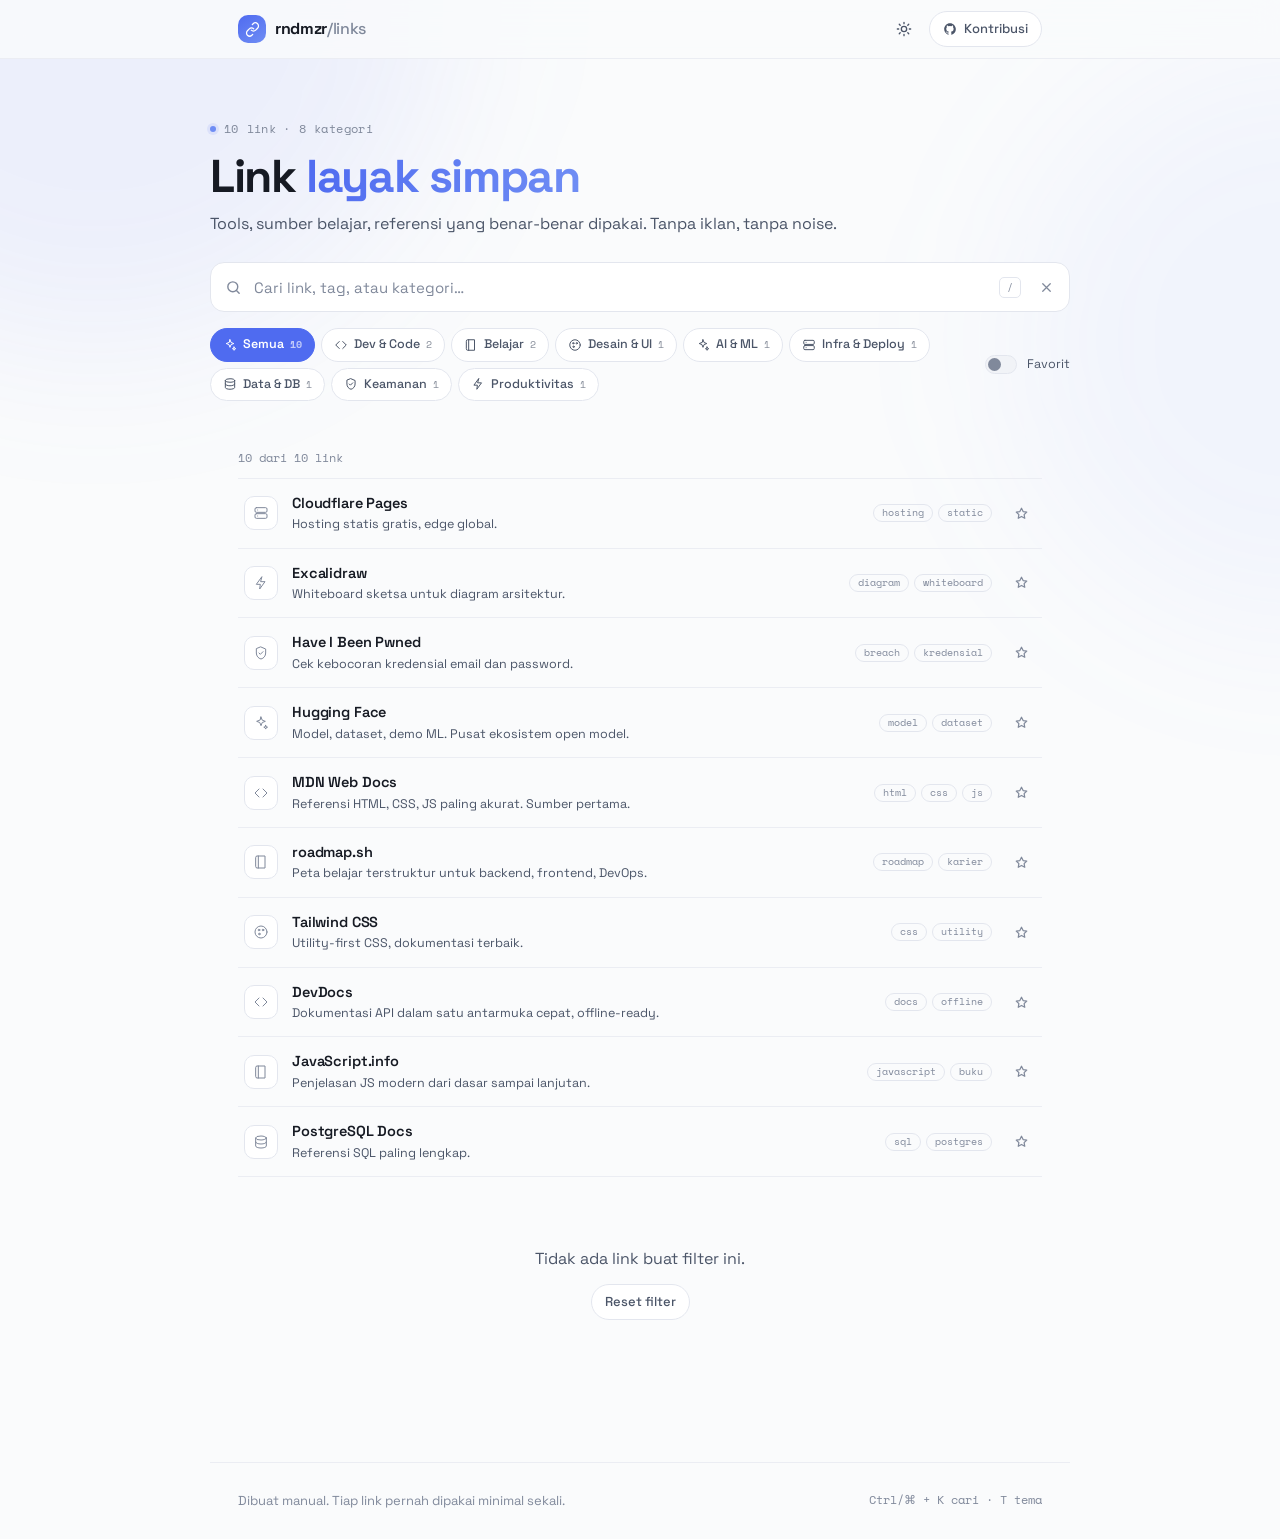
==== commit 3a29273c: "Rombak total: layout minimalis single-column, 10 link sample" ====
--- a/index.html
+++ b/index.html
@@ -6,7 +6,7 @@
 <title>rndmzr — index link bermanfaat</title>
 <meta name="description" content="Kumpulan link berguna untuk developer: tools, belajar, desain, AI, infra, data, keamanan, produktivitas.">
 <meta name="color-scheme" content="dark light">
-<meta name="theme-color" content="#08090c">
+<meta name="theme-color" content="#101216">
 <link rel="icon" href="data:image/svg+xml,<svg xmlns='http://www.w3.org/2000/svg' viewBox='0 0 100 100'><text y='.9em' font-size='90'>🔗</text></svg>">
 <link rel="preconnect" href="https://fonts.googleapis.com">
 <link rel="preconnect" href="https://fonts.gstatic.com" crossorigin>
@@ -39,54 +39,48 @@
 
 <main>
   <section class="hero wrap">
-    <p class="eyebrow"><span class="dot"></span><span id="totalCount">0</span> link terkurasi · <span id="catCount">0</span> kategori</p>
-    <h1>Tautan yang <span class="grad">layak disimpan</span>.</h1>
-    <p class="lede">Index pribadi berisi tools, sumber belajar, dan referensi yang benar-benar dipakai. Tanpa iklan, tanpa affiliate, tanpa noise.</p>
-
-    <div class="search">
-      <svg class="search-ico" viewBox="0 0 24 24" fill="none" stroke="currentColor" stroke-width="2" stroke-linecap="round" aria-hidden="true"><circle cx="11" cy="11" r="7"/><path d="m20 20-3.5-3.5"/></svg>
-      <input id="q" type="search" placeholder="Cari link, tag, atau kategori…" autocomplete="off" spellcheck="false" aria-label="Cari link" aria-controls="grid">
-      <kbd class="hint-key">/</kbd>
-      <button id="clearBtn" class="clear-btn" type="button" aria-label="Bersihkan pencarian" hidden>
-        <svg viewBox="0 0 24 24" fill="none" stroke="currentColor" stroke-width="2" stroke-linecap="round"><path d="M18 6 6 18M6 6l12 12"/></svg>
-      </button>
-    </div>
-
-    <div class="filters" role="group" aria-label="Filter kategori">
-      <div id="chips" class="chips"></div>
-      <label class="toggle"><input id="favOnly" type="checkbox"><span>Favorit saja</span></label>
+    <div class="hero-row">
+      <div>
+        <p class="eyebrow"><span class="dot"></span><span id="totalCount">0</span> link · <span id="catCount">0</span> kategori</p>
+        <h1>Link <span class="grad">layak simpan</span></h1>
+        <p class="lede">Tools, sumber belajar, referensi yang benar-benar dipakai. Tanpa iklan, tanpa noise.</p>
+        <div class="search">
+          <svg class="search-ico" viewBox="0 0 24 24" fill="none" stroke="currentColor" stroke-width="2" stroke-linecap="round" aria-hidden="true"><circle cx="11" cy="11" r="7"/><path d="m20 20-3.5-3.5"/></svg>
+          <input id="q" type="search" placeholder="Cari link, tag, atau kategori…" autocomplete="off" spellcheck="false" aria-label="Cari link" aria-controls="grid">
+          <kbd class="hint-key">/</kbd>
+          <button id="clearBtn" class="clear-btn" type="button" aria-label="Bersihkan pencarian" hidden>
+            <svg viewBox="0 0 24 24" fill="none" stroke="currentColor" stroke-width="2" stroke-linecap="round"><path d="M18 6 6 18M6 6l12 12"/></svg>
+          </button>
+        </div>
+        <div class="filters" role="group" aria-label="Filter kategori">
+          <div id="chips" class="chips"></div>
+          <label class="toggle"><input id="favOnly" type="checkbox"><span>Favorit</span></label>
+        </div>
+      </div>
     </div>
   </section>
 
   <section class="wrap">
     <div class="result-bar">
-      <h2 id="resultLabel" class="sr-only">Hasil</h2>
       <p id="status" class="status" role="status" aria-live="polite"></p>
-      <div class="view-toggle" role="group" aria-label="Tata letak">
-        <button data-view="grid" class="active" type="button" aria-label="Tampilan grid"><svg viewBox="0 0 24 24" fill="none" stroke="currentColor" stroke-width="2"><rect x="3" y="3" width="7" height="7" rx="1.5"/><rect x="14" y="3" width="7" height="7" rx="1.5"/><rect x="3" y="14" width="7" height="7" rx="1.5"/><rect x="14" y="14" width="7" height="7" rx="1.5"/></svg></button>
-        <button data-view="list" type="button" aria-label="Tampilan list"><svg viewBox="0 0 24 24" fill="none" stroke="currentColor" stroke-width="2" stroke-linecap="round"><path d="M4 6h16M4 12h16M4 18h16"/></svg></button>
-      </div>
     </div>
 
-    <ul id="grid" class="grid" data-view="grid"></ul>
+    <ul id="grid" class="grid"></ul>
 
     <div id="empty" class="empty" hidden>
-      <svg viewBox="0 0 24 24" fill="none" stroke="currentColor" stroke-width="1.5" stroke-linecap="round" aria-hidden="true"><circle cx="11" cy="11" r="7"/><path d="m20 20-3.5-3.5"/></svg>
       <p></p>
       <button id="resetBtn" class="btn-outline" type="button">Reset filter</button>
     </div>
   </section>
 </main>
 
-<footer class="wrap footer-note">
-  <div class="footer">
+<footer class="wrap footer" style="margin-top:72px;padding-block:28px;border-top:1px solid var(--line-soft);font-size:13px;color:var(--fg-dim)">
   <p>Dibuat manual. Tiap link pernah dipakai minimal sekali.</p>
   <p class="mono">Ctrl/⌘ + K cari · T tema</p>
-  </div>
 </footer>
 
 <div id="toast" class="toast" role="status" aria-live="polite"></div>
 
 <script type="module" src="assets/app.js"></script>
 </body>
-</html>+</html>
--- a/assets/style.css
+++ b/assets/style.css
@@ -1,54 +1,53 @@
 /* ============================================================
-   rndmzr — clean modern saas (flaz.id style)
-   Space Grotesk, soft blue, flat, minimal
+   rndmzr — minimalis, single-column dense list
    ============================================================ */
 :root {
   --font-sans: "Space Grotesk", ui-sans-serif, system-ui, -apple-system, sans-serif;
   --font-mono: "Space Mono", ui-monospace, SFMono-Regular, Menlo, monospace;
-  --r-sm: 8px; --r-md: 12px; --r-lg: 16px; --r-full: 999px;
+  --r-sm: 10px; --r-md: 14px; --r-full: 999px;
   --ease: cubic-bezier(.25, 1, .5, 1);
-  --dur: 180ms;
-  --wrap: 1120px;
+  --dur: 160ms;
+  --wrap: 860px;
 }
 
 [data-theme="dark"] {
   color-scheme: dark;
-  --bg: #0e1117;
-  --surface: #161a22;
-  --surface-2: #1e2430;
-  --line: #262d3a;
-  --line-soft: #1d232e;
-  --fg: #eef2fb;
-  --fg-soft: #a2adc4;
-  --fg-dim: #6f7b92;
-  --accent: #6f8df4;
+  --bg: #101216;
+  --surface: #171a20;
+  --surface-2: #1e222a;
+  --line: #262b34;
+  --line-soft: #1d2128;
+  --fg: #eef1f6;
+  --fg-soft: #a3adc0;
+  --fg-dim: #6d7689;
+  --accent: #7d9aff;
   --accent-2: #93a8ff;
-  --accent-fg: #0b0f1e;
-  --accent-soft: rgb(111 141 244 / .14);
-  --warn: #f5b544;
+  --accent-fg: #0c101c;
+  --accent-soft: rgb(125 154 255 / .15);
+  --warn: #f0b04a;
   --shadow: 0 1px 2px rgb(0 0 0 / .4);
-  --glow-a: rgb(111 141 244 / .18);
-  --glow-b: rgb(147 168 255 / .14);
+  --glow-a: rgb(125 154 255 / .14);
+  --glow-b: rgb(147 168 255 / .1);
 }
 
 [data-theme="light"] {
   color-scheme: light;
-  --bg: #f4f6fb;
+  --bg: #fafbfc;
   --surface: #ffffff;
-  --surface-2: #eef2f9;
-  --line: #dbe3f1;
-  --line-soft: #e3e9f5;
-  --fg: #1a2133;
-  --fg-soft: #4d5870;
-  --fg-dim: #7d88a0;
-  --accent: #4f6df5;
+  --surface-2: #f1f3f7;
+  --line: #e3e6ee;
+  --line-soft: #ebedf3;
+  --fg: #161a23;
+  --fg-soft: #4b5568;
+  --fg-dim: #80899b;
+  --accent: #4f6bf0;
   --accent-2: #6f8df4;
   --accent-fg: #ffffff;
-  --accent-soft: rgb(79 109 245 / .1);
-  --warn: #e08a2e;
-  --shadow: 0 1px 2px rgb(23 30 60 / .05), 0 8px 24px -16px rgb(23 30 60 / .12);
-  --glow-a: rgb(79 109 245 / .12);
-  --glow-b: rgb(111 141 244 / .09);
+  --accent-soft: rgb(79 107 240 / .1);
+  --warn: #b9751f;
+  --shadow: 0 1px 2px rgb(22 26 35 / .04);
+  --glow-a: rgb(79 107 240 / .08);
+  --glow-b: rgb(111 141 244 / .06);
 }
 
 *, *::before, *::after { box-sizing: border-box; }
@@ -59,7 +58,7 @@
   -webkit-font-smoothing: antialiased;
   overflow-x: hidden;
 }
-h1, h2, p { margin: 0; }
+h1, p { margin: 0; }
 a { color: inherit; text-decoration: none; }
 button, input { font: inherit; color: inherit; }
 :focus-visible { outline: 2px solid var(--accent); outline-offset: 2px; border-radius: 5px; }
@@ -68,201 +67,166 @@
 }
 .skip:focus {
   position: fixed; z-index: 100; top: 12px; left: 12px; padding: 10px 16px;
-  background: var(--accent); color: var(--accent-fg); border-radius: var(--r-sm);
-  font-size: 13px; font-weight: 600;
-}
-.wrap { width: 100%; max-width: var(--wrap); margin-inline: auto; padding-inline: clamp(16px, 4vw, 32px); }
+  background: var(--accent); color: var(--accent-fg); border-radius: var(--r-sm); font-weight: 600;
+}
+.wrap { width: 100%; max-width: var(--wrap); margin-inline: auto; padding-inline: clamp(16px, 4vw, 28px); }
 .mono { font-family: var(--font-mono); font-size: 12px; }
 
-/* ---- background : soft tint + subtle radial ---- */
+/* ---- background : subtle blur ---- */
 .bg { position: fixed; inset: 0; z-index: -1; overflow: hidden; pointer-events: none; }
-.glow { position: absolute; border-radius: 50%; }
-.g1 { width: 60vw; height: 60vw; top: -30vw; left: -18vw; background: var(--glow-a); filter: blur(60px); }
-.g2 { width: 50vw; height: 50vw; top: 10vw; right: -25vw; background: var(--glow-b); filter: blur(70px); }
+.glow { position: absolute; border-radius: 50%; filter: blur(80px); }
+.g1 { width: 55vw; height: 55vw; top: -28vw; left: -20vw; background: var(--glow-a); }
+.g2 { width: 45vw; height: 45vw; top: 4vw; right: -24vw; background: var(--glow-b); }
 .grid-lines { display: none; }
 
 /* ---- topbar ---- */
 .topbar {
   position: sticky; top: 0; z-index: 20;
   backdrop-filter: blur(12px);
-  background: color-mix(in oklab, var(--bg) 85%, transparent);
+  background: color-mix(in oklab, var(--bg) 84%, transparent);
   border-bottom: 1px solid var(--line-soft);
 }
-.topbar-inner { display: flex; align-items: center; justify-content: space-between; gap: 12px; height: 60px; }
-.brand { display: flex; align-items: center; gap: 10px; font-weight: 700; letter-spacing: -.02em; }
+.topbar-inner { display: flex; align-items: center; justify-content: space-between; gap: 12px; height: 58px; }
+.brand { display: flex; align-items: center; gap: 9px; font-weight: 700; letter-spacing: -.02em; }
 .brand-mark {
-  display: grid; place-items: center; width: 30px; height: 30px; border-radius: var(--r-sm);
+  display: grid; place-items: center; width: 28px; height: 28px; border-radius: var(--r-sm);
   background: linear-gradient(145deg, var(--accent), var(--accent-2)); color: var(--accent-fg);
 }
-.brand-mark svg { width: 16px; height: 16px; }
+.brand-mark svg { width: 15px; height: 15px; }
 .brand-text em { font-style: normal; color: var(--fg-dim); font-weight: 500; }
 .topbar-actions { display: flex; align-items: center; gap: 8px; }
 .icon-btn {
-  display: grid; place-items: center; width: 36px; height: 36px; cursor: pointer;
+  display: grid; place-items: center; width: 34px; height: 34px; cursor: pointer;
   background: none; border: 1px solid transparent; border-radius: var(--r-sm);
-  color: var(--fg-soft); transition: color var(--dur), background var(--dur), border-color var(--dur);
-}
-.icon-btn svg { width: 17px; height: 17px; }
+  color: var(--fg-soft); transition: color var(--dur), background var(--dur);
+}
+.icon-btn svg { width: 16px; height: 16px; }
 .icon-btn:hover { color: var(--fg); background: var(--surface-2); }
 [data-theme="dark"] .ico-sun, [data-theme="light"] .ico-moon { display: none; }
 .btn-outline {
-  display: inline-flex; align-items: center; gap: 8px; padding: 8px 14px; cursor: pointer;
-  background: none; border: 1px solid var(--line); border-radius: var(--r-full);
-  font-size: 13.5px; font-weight: 500; color: var(--fg-soft);
+  display: inline-flex; align-items: center; gap: 7px; padding: 7px 13px; cursor: pointer;
+  background: var(--surface); border: 1px solid var(--line); border-radius: var(--r-full);
+  font-size: 13px; font-weight: 500; color: var(--fg-soft);
   transition: color var(--dur), border-color var(--dur), background var(--dur);
 }
-.btn-outline svg { width: 15px; height: 15px; }
+.btn-outline svg { width: 14px; height: 14px; }
 .btn-outline:hover { color: var(--fg); border-color: var(--accent); background: var(--surface-2); }
 @media (max-width: 560px) { .btn-outline span { display: none; } }
 
-/* ---- hero ---- */
-.hero { padding: clamp(46px, 7vw, 80px) 0 32px; }
+/* ---- hero : kecil, satu blok ---- */
+.hero { padding: clamp(32px, 5vw, 56px) 0 22px; }
 .eyebrow {
-  display: inline-flex; align-items: center; gap: 9px; margin-bottom: 20px;
-  padding: 6px 12px; border: 1px solid var(--line); border-radius: var(--r-full);
-  background: var(--surface); font-family: var(--font-sans); font-size: 12.5px; font-weight: 600; color: var(--fg-soft);
-  box-shadow: var(--shadow);
-}
-.dot { width: 7px; height: 7px; border-radius: 50%; background: var(--accent-2); box-shadow: 0 0 0 3px var(--accent-soft); }
-h1 { font-size: clamp(36px, 6.4vw, 64px); line-height: 1.05; letter-spacing: -.035em; font-weight: 700; max-width: 16ch; }
+  display: inline-flex; align-items: center; gap: 8px; margin-bottom: 14px;
+  font-family: var(--font-mono); font-size: 11.5px; letter-spacing: .03em; color: var(--fg-dim);
+}
+.dot { width: 6px; height: 6px; border-radius: 50%; background: var(--accent-2); box-shadow: 0 0 0 3px var(--accent-soft); }
+h1 { font-size: clamp(30px, 5.4vw, 46px); line-height: 1.08; letter-spacing: -.03em; font-weight: 700; }
 .grad { background: linear-gradient(100deg, var(--accent), var(--accent-2)); -webkit-background-clip: text; background-clip: text; color: transparent; }
-.lede { margin-top: 16px; max-width: 54ch; font-size: clamp(15px, 1.7vw, 17.5px); color: var(--fg-soft); }
+.lede { margin-top: 10px; color: var(--fg-soft); }
 
 /* ---- search ---- */
 .search {
   position: relative; display: flex; align-items: center; gap: 10px;
-  margin-top: 34px; padding: 4px 8px 4px 16px;
-  background: var(--surface); border: 1px solid var(--line); border-radius: var(--r-lg);
-  box-shadow: var(--shadow);
+  margin-top: 26px; padding: 3px 8px 3px 14px;
+  background: var(--surface); border: 1px solid var(--line); border-radius: var(--r-md);
   transition: border-color var(--dur), box-shadow var(--dur);
 }
-.search:focus-within { border-color: var(--accent); box-shadow: 0 0 0 4px var(--accent-soft), var(--shadow); }
-.search-ico { flex: none; width: 18px; height: 18px; color: var(--fg-dim); }
+.search:focus-within { border-color: var(--accent); box-shadow: 0 0 0 3px var(--accent-soft); }
+.search-ico { flex: none; width: 17px; height: 17px; color: var(--fg-dim); }
 .search input {
-  flex: 1; min-width: 0; height: 46px; border: 0; background: none; outline: none; font-size: 16px;
+  flex: 1; min-width: 0; height: 42px; border: 0; background: none; outline: none; font-size: 15px;
 }
 .search input::placeholder { color: var(--fg-dim); }
 .search input::-webkit-search-cancel-button { display: none; }
 .hint-key {
   flex: none; padding: 2px 7px; border: 1px solid var(--line); border-radius: 5px;
-  font-family: var(--font-mono); font-size: 10.5px; color: var(--fg-dim);
+  font-family: var(--font-mono); font-size: 10px; color: var(--fg-dim);
 }
 .search:focus-within .hint-key { opacity: 0; }
 .clear-btn {
-  display: grid; place-items: center; width: 32px; height: 32px; flex: none; cursor: pointer;
+  display: grid; place-items: center; width: 30px; height: 30px; flex: none; cursor: pointer;
   background: none; border: 0; border-radius: var(--r-sm); color: var(--fg-dim);
 }
-.clear-btn svg { width: 16px; height: 16px; }
+.clear-btn svg { width: 15px; height: 15px; }
 .clear-btn:hover { color: var(--fg); background: var(--surface-2); }
 
 /* ---- filters ---- */
-.filters { display: flex; align-items: center; gap: 14px; flex-wrap: wrap; margin-top: 20px; }
-.chips { display: flex; gap: 8px; flex-wrap: wrap; flex: 1; min-width: 0; }
+.filters { display: flex; align-items: center; gap: 12px; flex-wrap: wrap; margin-top: 16px; }
+.chips { display: flex; gap: 6px; flex-wrap: wrap; flex: 1; min-width: 0; }
 .chip {
-  display: inline-flex; align-items: center; gap: 7px; padding: 7px 13px; cursor: pointer;
+  display: inline-flex; align-items: center; gap: 6px; padding: 6px 12px; cursor: pointer;
   background: var(--surface); border: 1px solid var(--line); border-radius: var(--r-full);
-  font-size: 13px; font-weight: 500; color: var(--fg-soft); white-space: nowrap; flex: none;
-  box-shadow: var(--shadow);
+  font-size: 12.5px; font-weight: 500; color: var(--fg-soft); white-space: nowrap; flex: none;
   transition: color var(--dur), border-color var(--dur), background var(--dur);
 }
-.chip svg { width: 15px; height: 15px; }
+.chip svg { width: 14px; height: 14px; }
 .chip:hover { color: var(--fg); border-color: var(--fg-dim); }
 .chip[aria-pressed="true"] { background: var(--accent); border-color: var(--accent); color: var(--accent-fg); font-weight: 600; }
-.chip .n { font-family: var(--font-mono); font-size: 10.5px; opacity: .65; }
-.toggle { display: inline-flex; align-items: center; gap: 8px; font-size: 13px; color: var(--fg-soft); cursor: pointer; user-select: none; }
-.toggle input { appearance: none; width: 34px; height: 20px; border-radius: var(--r-full); background: var(--surface-2); border: 1px solid var(--line); position: relative; cursor: pointer; transition: background var(--dur), border-color var(--dur); }
-.toggle input::after { content: ""; position: absolute; top: 2px; left: 2px; width: 14px; height: 14px; border-radius: 50%; background: var(--fg-dim); transition: transform var(--dur) var(--ease), background var(--dur); }
+.chip .n { font-family: var(--font-mono); font-size: 10px; opacity: .65; }
+.toggle { display: inline-flex; align-items: center; gap: 7px; font-size: 12.5px; color: var(--fg-soft); cursor: pointer; user-select: none; }
+.toggle input { appearance: none; width: 32px; height: 19px; border-radius: var(--r-full); background: var(--surface-2); border: 1px solid var(--line); position: relative; cursor: pointer; transition: background var(--dur), border-color var(--dur); }
+.toggle input::after { content: ""; position: absolute; top: 2px; left: 2px; width: 13px; height: 13px; border-radius: 50%; background: var(--fg-dim); transition: transform var(--dur) var(--ease), background var(--dur); }
 .toggle input:checked { background: var(--accent-soft); border-color: var(--accent); }
-.toggle input:checked::after { transform: translateX(14px); background: var(--accent); }
-.toggle:hover { color: var(--fg); }
+.toggle input:checked::after { transform: translateX(13px); background: var(--accent); }
 
 /* ---- filters : mobile ---- */
 @media (max-width: 640px) {
-  .filters { align-items: stretch; gap: 10px; }
+  .filters { align-items: stretch; gap: 8px; }
   .chips {
     display: flex; flex-wrap: nowrap; overflow-x: auto; -webkit-overflow-scrolling: touch;
-    scroll-snap-type: x proximity; padding-bottom: 6px; scrollbar-width: none; width: 100%;
+    scroll-snap-type: x proximity; padding-bottom: 4px; scrollbar-width: none; width: 100%;
   }
   .chips::-webkit-scrollbar { display: none; }
   .chip { scroll-snap-align: start; }
-  .toggle { width: 100%; justify-content: center; padding: 10px 0; }
+  .toggle { width: 100%; justify-content: center; padding: 8px 0; }
   .toggle input { flex: none; }
 }
 
 /* ---- result bar ---- */
-.result-bar { display: flex; align-items: center; justify-content: space-between; gap: 12px; padding: 32px 0 16px; }
+.result-bar { display: flex; align-items: center; justify-content: space-between; gap: 12px; padding: 26px 0 10px; }
 .status { font-family: var(--font-mono); font-size: 12px; color: var(--fg-dim); }
-.view-toggle { display: flex; gap: 2px; flex: none; }
-.view-toggle button { display: grid; place-items: center; width: 30px; height: 28px; cursor: pointer; background: none; border: 0; border-radius: var(--r-sm); color: var(--fg-dim); transition: color var(--dur), background var(--dur); }
-.view-toggle button svg { width: 15px; height: 15px; }
-.view-toggle button:hover { color: var(--fg); background: var(--surface-2); }
-.view-toggle button.active { background: var(--surface-2); color: var(--accent); }
-
-/* ---- cards ---- */
-.grid { list-style: none; display: grid; gap: 12px; grid-template-columns: repeat(auto-fill, minmax(280px, 1fr)); padding: 0; margin: 0; }
-.grid[data-view="list"] { grid-template-columns: 1fr; gap: 6px; }
-.card {
-  position: relative; display: flex; flex-direction: column; gap: 10px; height: 100%;
-  padding: 20px; background: var(--surface); border: 1px solid var(--line); border-radius: var(--r-lg);
-  box-shadow: var(--shadow);
-  transition: transform var(--dur) var(--ease), border-color var(--dur), background var(--dur);
-  animation: rise 380ms var(--ease) both;
-}
-@keyframes rise { from { opacity: 0; transform: translateY(8px); } }
-.card:hover { transform: translateY(-2px); border-color: color-mix(in oklab, var(--accent) 40%, var(--line)); background: var(--surface-2); }
-.card:focus-within { border-color: var(--accent); }
-.card-top { display: flex; align-items: center; gap: 12px; min-width: 0; }
-.card-top > span:not(.favicon) { min-width: 0; }
+
+/* ---- rows : dense list ---- */
+.grid { list-style: none; padding: 0; margin: 0; border-top: 1px solid var(--line-soft); }
+.row {
+  position: relative; display: flex; align-items: center; gap: 14px;
+  padding: 13px 6px; border-bottom: 1px solid var(--line-soft);
+  transition: background var(--dur);
+  animation: rise 300ms var(--ease) both;
+}
+@keyframes rise { from { opacity: 0; transform: translateY(5px); } }
+.row:hover { background: var(--surface-2); }
+.row:focus-within { background: var(--surface-2); }
+.row-link { position: absolute; inset: 0; }
 .favicon {
-  flex: none; width: 36px; height: 36px; border-radius: var(--r-md); display: grid; place-items: center;
-  background: var(--surface-2); border: 1px solid var(--line-soft); overflow: hidden;
-}
-.favicon img { width: 20px; height: 20px; }
-.favicon span { font-weight: 700; font-size: 15px; color: var(--accent); }
-.card-title { display: block; font-size: 15px; font-weight: 600; letter-spacing: -.01em; }
-.host { display: block; font-family: var(--font-mono); font-size: 11px; color: var(--fg-dim); }
+  flex: none; width: 34px; height: 34px; border-radius: var(--r-sm); display: grid; place-items: center;
+  background: var(--surface); border: 1px solid var(--line); color: var(--fg-dim);
+}
+.favicon svg { width: 16px; height: 16px; }
+.row-main { display: flex; flex-direction: column; gap: 1px; flex: 1; min-width: 0; }
+.row-title { display: block; font-size: 14.5px; font-weight: 600; letter-spacing: -.01em; white-space: nowrap; overflow: hidden; text-overflow: ellipsis; }
+.row-desc { display: block; font-size: 12.5px; color: var(--fg-soft); white-space: nowrap; overflow: hidden; text-overflow: ellipsis; }
+.row-tags { display: flex; gap: 5px; flex: none; }
+.tag { display: inline-flex; font-family: var(--font-mono); font-size: 10px; line-height: 1; color: var(--fg-dim); border: 1px solid var(--line); border-radius: var(--r-full); padding: 3px 8px; }
 .star {
-  position: relative; z-index: 1;
-  margin-left: auto; flex: none; width: 30px; height: 30px; display: grid; place-items: center; cursor: pointer;
+  position: relative; z-index: 1; flex: none; width: 30px; height: 30px; display: grid; place-items: center; cursor: pointer;
   background: none; border: 0; border-radius: var(--r-sm); color: var(--fg-dim);
   transition: color var(--dur), background var(--dur), transform var(--dur) var(--ease);
 }
-.star svg { width: 16px; height: 16px; }
-.star:hover { color: var(--warn); background: var(--surface-2); transform: scale(1.08); }
+.star svg { width: 15px; height: 15px; }
+.star:hover { color: var(--warn); background: var(--surface); transform: scale(1.06); }
 .star[aria-pressed="true"] { color: var(--warn); }
-.card-link { position: absolute; inset: 0; border-radius: var(--r-lg); }
-.card-desc { font-size: 13.5px; line-height: 1.5; color: var(--fg-soft); }
-.card-foot { display: flex; align-items: center; gap: 8px; flex-wrap: wrap; margin-top: auto; padding-top: 4px; }
-.tag { display: inline-flex; align-items: center; gap: 5px; font-family: var(--font-mono); font-size: 10.5px; line-height: 1; color: var(--fg-dim); background: var(--surface-2); border: 1px solid var(--line-soft); border-radius: var(--r-full); padding: 4px 9px; }
-.cat-tag { color: var(--accent); border-color: color-mix(in oklab, var(--accent) 30%, transparent); background: var(--accent-soft); }
-.tag svg { width: 11px; height: 11px; flex: none; }
-.arrow { margin-left: auto; color: var(--fg-dim); opacity: 0; transition: opacity var(--dur), transform var(--dur) var(--ease); }
-.arrow svg { width: 15px; height: 15px; display: block; }
-.card:hover .arrow { opacity: 1; transform: translate(2px, -2px); }
-mark { background: var(--accent-soft); color: inherit; border-radius: 3px; padding: 0 2px; }
-
-.grid[data-view="list"] .card { flex-direction: row; align-items: center; gap: 14px; padding: 12px 16px; }
-.grid[data-view="list"] .card-desc, .grid[data-view="list"] .card-foot .tag:not(.cat-tag) { display: none; }
-.grid[data-view="list"] .card-foot { padding: 0; }
-.grid[data-view="list"] .card-top { flex: 1; min-width: 0; }
-.grid[data-view="list"] .card-title { white-space: nowrap; overflow: hidden; text-overflow: ellipsis; }
-.grid[data-view="list"] .card-desc { display: block; flex: 1.6; font-size: 13px; white-space: nowrap; overflow: hidden; text-overflow: ellipsis; }
-.grid[data-view="list"] .favicon { width: 30px; height: 30px; border-radius: var(--r-md); }
-.grid[data-view="list"] .favicon img { width: 18px; height: 18px; }
-@media (max-width: 720px) {
-  .grid[data-view="list"] .card { flex-wrap: wrap; }
-  .grid[data-view="list"] .card-desc { display: none; }
-}
-
-/* ---- empty state / footer / toast ---- */
-.empty { display: grid; justify-items: center; gap: 12px; padding: 80px 20px; text-align: center; color: var(--fg-soft); }
-.empty svg { width: 32px; height: 32px; color: var(--fg-dim); }
+.row-desc { display: none; }
+@media (min-width: 641px) { .row-desc { display: block; } }
+@media (max-width: 640px) { .row-tags { display: none; } }
+
+/* ---- empty / footer / toast ---- */
+.empty { display: grid; justify-items: center; gap: 12px; padding: 70px 20px; text-align: center; color: var(--fg-soft); }
 .empty strong { color: var(--fg); }
-.footer-note { margin-top: 72px; padding-block: 28px; border-top: 1px solid var(--line-soft); font-size: 13px; color: var(--fg-dim); }
 .footer { display: flex; justify-content: space-between; gap: 12px; flex-wrap: wrap; }
 .toast {
-  position: fixed; left: 50%; bottom: 26px; z-index: 40; translate: -50% 20px;
-  padding: 11px 18px; border-radius: var(--r-full); background: var(--fg); color: var(--bg);
+  position: fixed; left: 50%; bottom: 22px; z-index: 40; translate: -50% 18px;
+  padding: 10px 16px; border-radius: var(--r-full); background: var(--fg); color: var(--bg);
   font-size: 13px; font-weight: 600; opacity: 0; pointer-events: none;
   transition: opacity var(--dur), translate var(--dur) var(--ease);
 }
